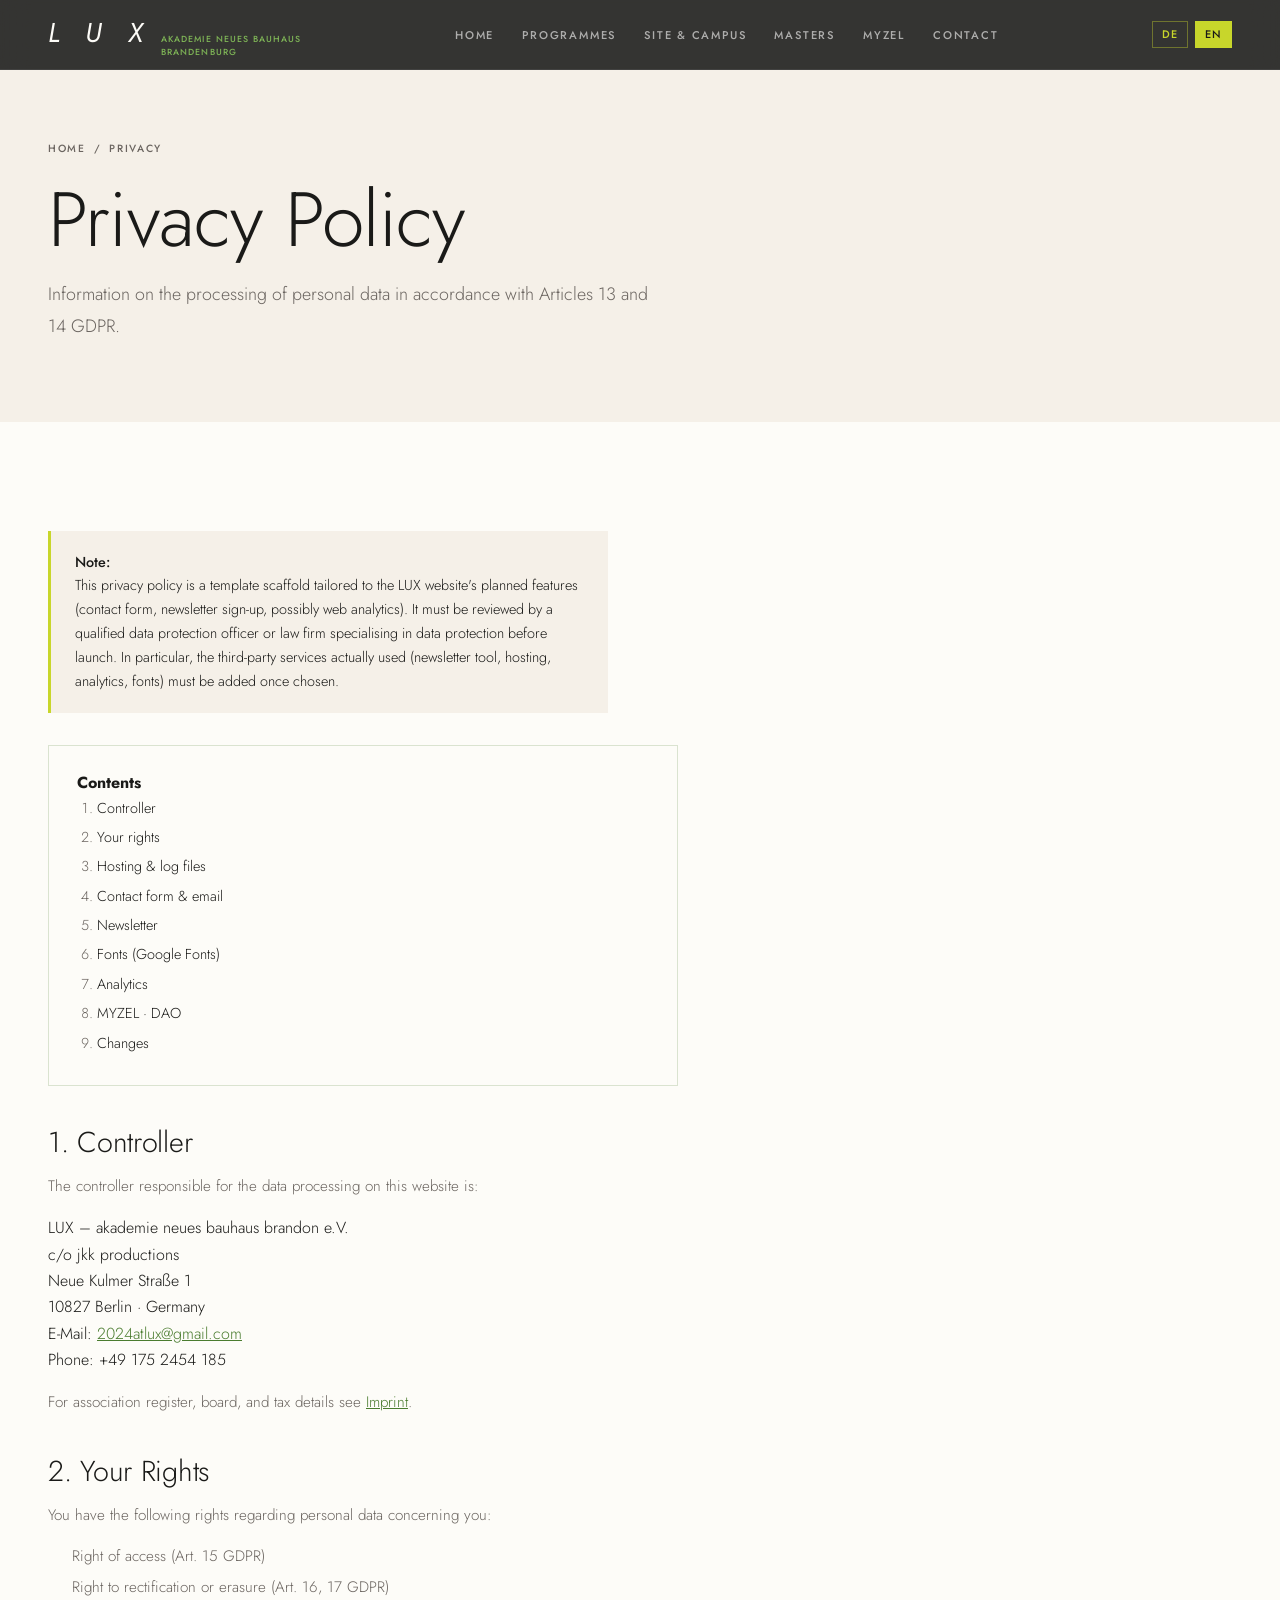
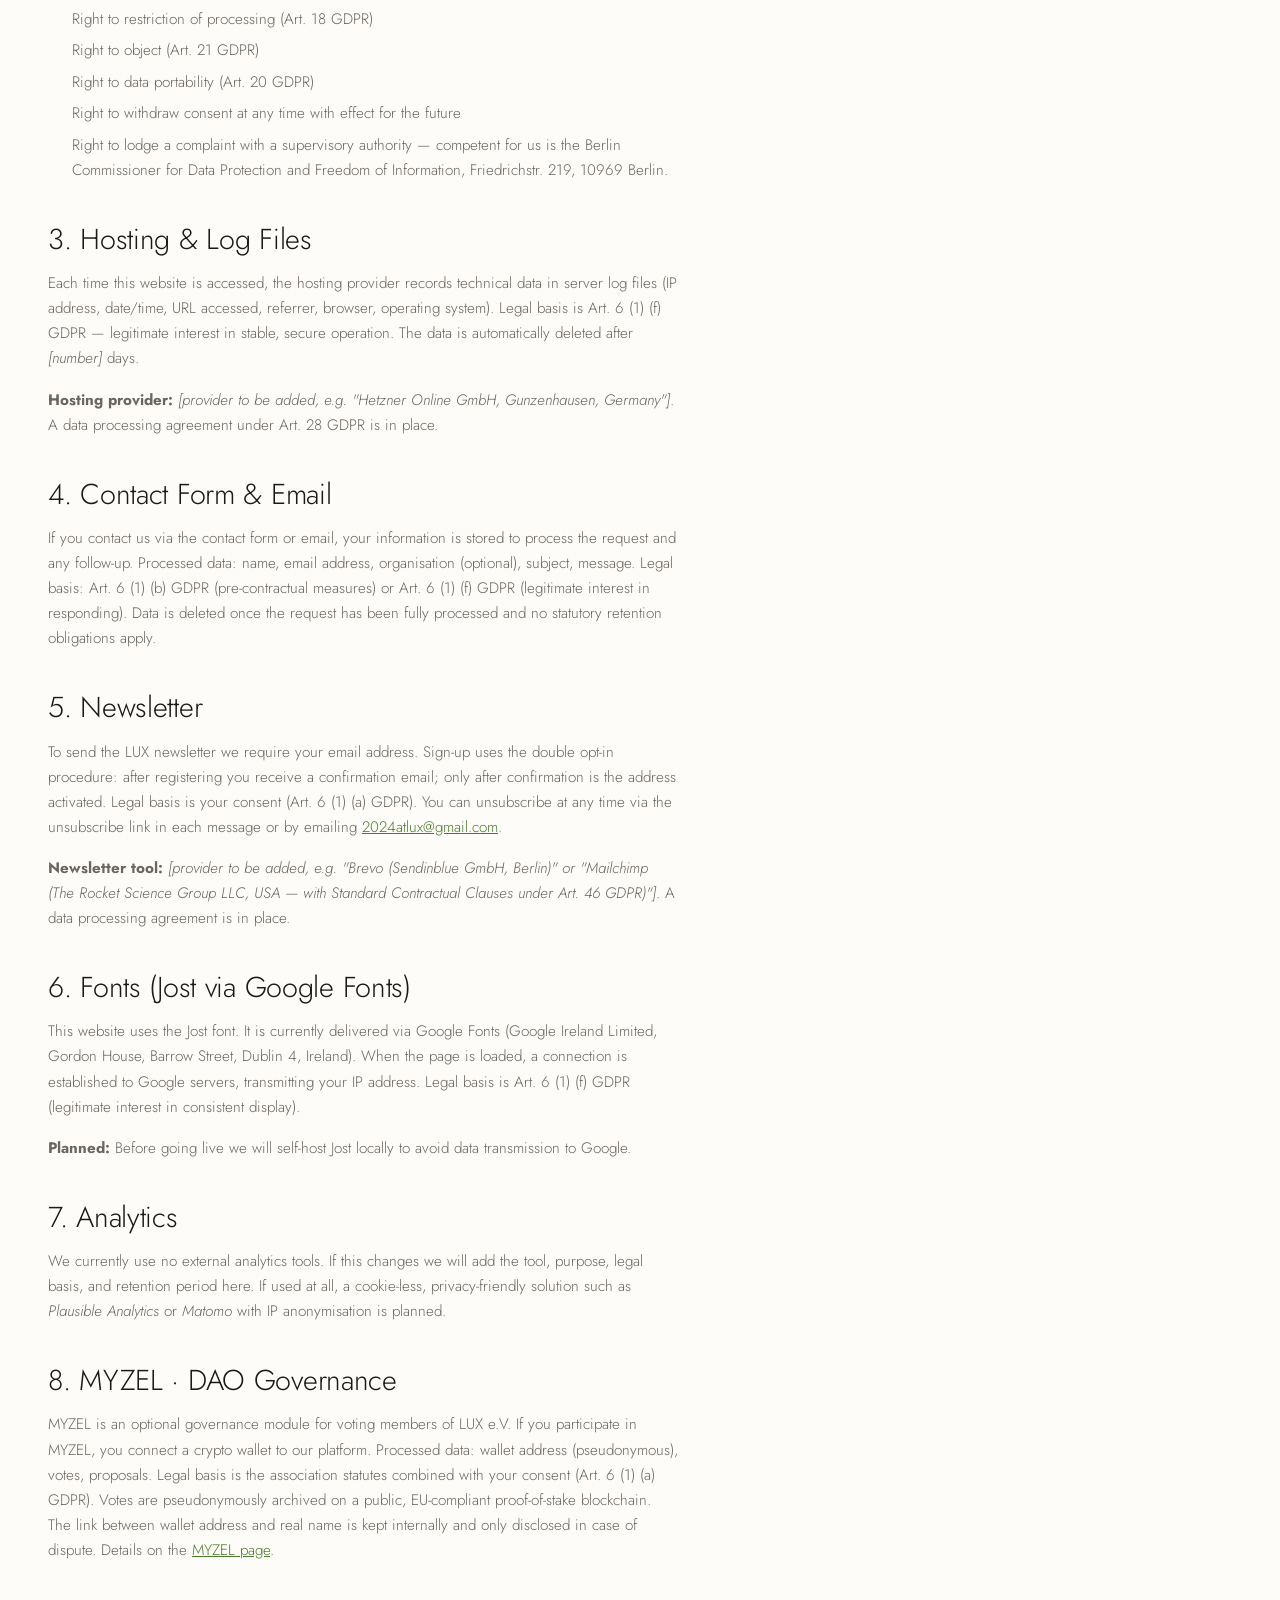
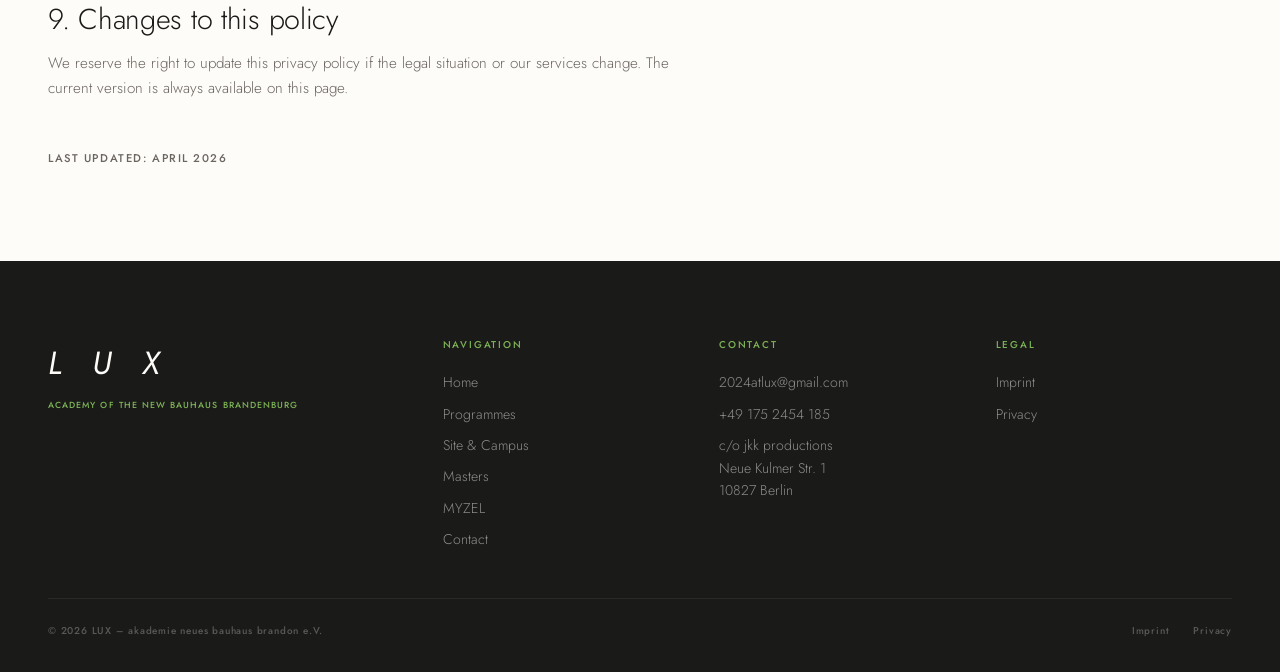
==== datenschutz.html @ bde1dc15 "Initial: LUX site Imported from a private working repo at: - mobile responsive refactor (100dvh, iOS" ====
<!DOCTYPE html>
<html lang="de">
<head>
  <meta charset="UTF-8">
  <meta name="viewport" content="width=device-width, initial-scale=1.0">
  <title>Datenschutz · LUX – akademie neues bauhaus brandenburg</title>
  <meta name="description" content="Datenschutzerklärung der LUX – akademie neues bauhaus brandon e.V. nach Art. 13 DSGVO.">
  <meta name="robots" content="noindex,follow">
  <link rel="canonical" href="https://lux-akademie.de/datenschutz.html">

  <meta name="theme-color" content="#1A1A18">
  <link rel="icon" type="image/svg+xml" href="assets/img/favicon.svg">

  <link rel="preconnect" href="https://fonts.googleapis.com">
  <link rel="preconnect" href="https://fonts.gstatic.com" crossorigin>
  <link href="https://fonts.googleapis.com/css2?family=Jost:ital,wght@0,300;0,400;0,500;0,600;1,300;1,400&display=swap" rel="stylesheet">
  <link rel="stylesheet" href="assets/css/main.css">

  <style>
    .legal { padding: clamp(3rem, 6vw, 6rem) 0; }
    .legal h2 { margin: 2.5rem 0 1rem; font-size: clamp(1.4rem, 2.5vw, 1.8rem); }
    .legal h3 { margin: 1.5rem 0 0.75rem; font-size: 1.1rem; font-weight: 500; }
    .legal p, .legal address { margin-bottom: 1rem; font-style: normal; max-width: 70ch; }
    .legal ul { padding-left: 1.5rem; margin-bottom: 1rem; max-width: 70ch; }
    .legal li { margin-bottom: 0.4rem; font-size: 0.95rem; color: var(--grey); }
    .legal a { color: var(--green); text-decoration: underline; }
    .legal__note {
      background: var(--cream);
      border-left: 3px solid var(--yellow);
      padding: 1.25rem 1.5rem;
      margin: 2rem 0;
      font-size: 0.9rem;
      color: var(--charcoal);
      max-width: 70ch;
    }
    .legal__note strong { font-weight: 500; }
    .legal__toc {
      border: 1px solid rgba(74,124,47,0.2);
      padding: 1.5rem 1.75rem;
      margin: 2rem 0;
      max-width: 70ch;
    }
    .legal__toc ol { padding-left: 1.25rem; margin: 0; }
    .legal__toc li { font-size: 0.9rem; margin-bottom: 0.35rem; }
    .legal__toc a { color: var(--charcoal); text-decoration: none; }
    .legal__toc a:hover { color: var(--green); text-decoration: underline; }
  </style>
</head>
<body data-page="datenschutz">

<nav class="nav" role="navigation" aria-label="Hauptnavigation">
  <a class="nav__logo" href="index.html" aria-label="LUX Startseite">
    <span class="nav__lux">L U X</span>
    <span class="nav__sub">akademie neues bauhaus<br>brandenburg</span>
  </a>
  <ul class="nav__links" role="list">
    <li><a href="index.html" data-nav="home"><span data-de>Start</span><span data-en>Home</span></a></li>
    <li><a href="programme.html" data-nav="programme"><span data-de>Programme</span><span data-en>Programmes</span></a></li>
    <li><a href="ort.html" data-nav="ort"><span data-de>Ort &amp; Campus</span><span data-en>Site &amp; Campus</span></a></li>
    <li><a href="meister.html" data-nav="meister"><span data-de>Meister</span><span data-en>Masters</span></a></li>
    <li><a href="myzel.html" data-nav="myzel">MYZEL</a></li>
    <li><a href="kontakt.html" data-nav="kontakt"><span data-de>Kontakt</span><span data-en>Contact</span></a></li>
  </ul>
  <div class="nav__lang">
    <a href="#" data-lang-btn="de" class="active">DE</a>
    <a href="#" data-lang-btn="en">EN</a>
  </div>
  <button class="nav__burger" aria-label="Menü öffnen"><span></span><span></span><span></span></button>
</nav>

<div class="mob-menu" role="dialog" aria-label="Mobile Menü">
  <button class="mob-close" aria-label="Menü schließen">✕</button>
  <a href="index.html"><span data-de>Start</span><span data-en>Home</span></a>
  <a href="programme.html"><span data-de>Programme</span><span data-en>Programmes</span></a>
  <a href="ort.html"><span data-de>Ort &amp; Campus</span><span data-en>Site &amp; Campus</span></a>
  <a href="meister.html"><span data-de>Meister</span><span data-en>Masters</span></a>
  <a href="myzel.html">MYZEL</a>
  <a href="kontakt.html"><span data-de>Kontakt</span><span data-en>Contact</span></a>
  <div class="mob-menu__lang">
    <a href="#" data-lang-btn="de">DE</a>
    <a href="#" data-lang-btn="en">EN</a>
  </div>
</div>

<header class="page-header page-header--cream">
  <div class="container">
    <p class="breadcrumb">
      <a href="index.html"><span data-de>Start</span><span data-en>Home</span></a>
      <span>/</span>
      <span data-de>Datenschutz</span><span data-en>Privacy</span>
    </p>
    <h1 data-de>Datenschutzerklärung</h1>
    <h1 data-en>Privacy Policy</h1>
    <p class="page-lead" data-de>Informationen zur Verarbeitung personenbezogener Daten gemäß Art. 13 und Art. 14 DSGVO.</p>
    <p class="page-lead" data-en>Information on the processing of personal data in accordance with Articles 13 and 14 GDPR.</p>
  </div>
</header>

<section class="legal">
  <div class="container">
    <div class="legal__note">
      <strong data-de>Hinweis:</strong>
      <strong data-en>Note:</strong>
      <span data-de> Diese Datenschutzerklärung ist ein Vorlagengerüst, abgestimmt auf die aktuell geplanten Funktionen der LUX-Website (Kontaktformular, Newsletter-Anmeldung, ggf. Web-Analytics). Sie muss vor dem Going-Live durch einen qualifizierten Datenschutzbeauftragten oder eine Anwaltskanzlei mit Datenschutz-Schwerpunkt abschließend geprüft werden. Insbesondere sind die konkret eingesetzten Drittanbieter (Newsletter-Tool, Hosting, Analytics, Schriften) zu ergänzen, sobald die Wahl getroffen ist.</span>
      <span data-en> This privacy policy is a template scaffold tailored to the LUX website's planned features (contact form, newsletter sign-up, possibly web analytics). It must be reviewed by a qualified data protection officer or law firm specialising in data protection before launch. In particular, the third-party services actually used (newsletter tool, hosting, analytics, fonts) must be added once chosen.</span>
    </div>

    <div class="legal__toc">
      <strong data-de>Inhalt</strong><strong data-en>Contents</strong>
      <ol>
        <li><a href="#verantwortlich"><span data-de>Verantwortlicher</span><span data-en>Controller</span></a></li>
        <li><a href="#rechte"><span data-de>Ihre Rechte</span><span data-en>Your rights</span></a></li>
        <li><a href="#hosting"><span data-de>Hosting &amp; Logfiles</span><span data-en>Hosting &amp; log files</span></a></li>
        <li><a href="#kontaktformular"><span data-de>Kontaktformular &amp; E-Mail</span><span data-en>Contact form &amp; email</span></a></li>
        <li><a href="#newsletter">Newsletter</a></li>
        <li><a href="#fonts"><span data-de>Schriften (Google Fonts)</span><span data-en>Fonts (Google Fonts)</span></a></li>
        <li><a href="#analytics"><span data-de>Analyse / Reichweitenmessung</span><span data-en>Analytics</span></a></li>
        <li><a href="#myzel">MYZEL · <span data-de>DAO</span><span data-en>DAO</span></a></li>
        <li><a href="#aenderung"><span data-de>Änderungen</span><span data-en>Changes</span></a></li>
      </ol>
    </div>

    <!-- 1 -->
    <h2 id="verantwortlich" data-de>1. Verantwortlicher</h2>
    <h2 id="verantwortlich-en" data-en>1. Controller</h2>
    <p data-de>Verantwortlich für die Datenverarbeitung auf dieser Website ist:</p>
    <p data-en>The controller responsible for the data processing on this website is:</p>
    <address>
      LUX – akademie neues bauhaus brandon e.V.<br>
      c/o jkk productions<br>
      Neue Kulmer Straße 1<br>
      10827 Berlin · <span data-de>Deutschland</span><span data-en>Germany</span><br>
      E-Mail: <a href="mailto:2024atlux@gmail.com">2024atlux@gmail.com</a><br>
      <span data-de>Telefon</span><span data-en>Phone</span>: +49 175 2454 185
    </address>
    <p data-de>Vereinsregister, Vorstand und steuerliche Angaben siehe <a href="impressum.html">Impressum</a>.</p>
    <p data-en>For association register, board, and tax details see <a href="impressum.html">Imprint</a>.</p>

    <!-- 2 -->
    <h2 id="rechte" data-de>2. Ihre Rechte</h2>
    <h2 data-en>2. Your Rights</h2>
    <p data-de>Sie haben gegenüber uns folgende Rechte hinsichtlich der Sie betreffenden personenbezogenen Daten:</p>
    <p data-en>You have the following rights regarding personal data concerning you:</p>
    <ul>
      <li data-de>Recht auf Auskunft (Art. 15 DSGVO)</li>
      <li data-en>Right of access (Art. 15 GDPR)</li>
      <li data-de>Recht auf Berichtigung oder Löschung (Art. 16, 17 DSGVO)</li>
      <li data-en>Right to rectification or erasure (Art. 16, 17 GDPR)</li>
      <li data-de>Recht auf Einschränkung der Verarbeitung (Art. 18 DSGVO)</li>
      <li data-en>Right to restriction of processing (Art. 18 GDPR)</li>
      <li data-de>Recht auf Widerspruch gegen die Verarbeitung (Art. 21 DSGVO)</li>
      <li data-en>Right to object (Art. 21 GDPR)</li>
      <li data-de>Recht auf Datenübertragbarkeit (Art. 20 DSGVO)</li>
      <li data-en>Right to data portability (Art. 20 GDPR)</li>
      <li data-de>Recht, eine erteilte Einwilligung jederzeit mit Wirkung für die Zukunft zu widerrufen</li>
      <li data-en>Right to withdraw consent at any time with effect for the future</li>
      <li data-de>Recht auf Beschwerde bei einer Aufsichtsbehörde – zuständig ist die Berliner Beauftragte für Datenschutz und Informationsfreiheit, Friedrichstr. 219, 10969 Berlin.</li>
      <li data-en>Right to lodge a complaint with a supervisory authority — competent for us is the Berlin Commissioner for Data Protection and Freedom of Information, Friedrichstr. 219, 10969 Berlin.</li>
    </ul>

    <!-- 3 -->
    <h2 id="hosting" data-de>3. Hosting &amp; Logfiles</h2>
    <h2 data-en>3. Hosting &amp; Log Files</h2>
    <p data-de>Bei jedem Aufruf dieser Website werden durch den Hosting-Provider technische Daten in Server-Logfiles erfasst (IP-Adresse, Datum/Uhrzeit, abgerufene URL, Referrer, Browser, Betriebssystem). Rechtsgrundlage ist Art. 6 Abs. 1 lit. f DSGVO – berechtigtes Interesse an einem stabilen, sicheren Betrieb. Die Daten werden nach <em>[Anzahl]</em> Tagen automatisch gelöscht.</p>
    <p data-en>Each time this website is accessed, the hosting provider records technical data in server log files (IP address, date/time, URL accessed, referrer, browser, operating system). Legal basis is Art. 6 (1) (f) GDPR — legitimate interest in stable, secure operation. The data is automatically deleted after <em>[number]</em> days.</p>
    <p data-de><strong>Hosting-Provider:</strong> <em>[Anbieter ergänzen, z. B. „Hetzner Online GmbH, Gunzenhausen, Deutschland"]</em>. Es besteht ein Auftragsverarbeitungsvertrag nach Art. 28 DSGVO.</p>
    <p data-en><strong>Hosting provider:</strong> <em>[provider to be added, e.g. "Hetzner Online GmbH, Gunzenhausen, Germany"]</em>. A data processing agreement under Art. 28 GDPR is in place.</p>

    <!-- 4 -->
    <h2 id="kontaktformular" data-de>4. Kontaktformular &amp; E-Mail</h2>
    <h2 data-en>4. Contact Form &amp; Email</h2>
    <p data-de>Wenn Sie uns über das Kontaktformular oder per E-Mail Anfragen zukommen lassen, werden Ihre Angaben zur Bearbeitung der Anfrage und für mögliche Anschlussfragen gespeichert. Verarbeitete Daten: Name, E-Mail-Adresse, Organisation (optional), Betreff, Nachricht. Rechtsgrundlage: Art. 6 Abs. 1 lit. b DSGVO (vorvertragliche Maßnahmen) bzw. Art. 6 Abs. 1 lit. f DSGVO (berechtigtes Interesse an Beantwortung). Die Daten werden gelöscht, sobald die Anfrage abschließend bearbeitet ist und keine gesetzlichen Aufbewahrungspflichten bestehen.</p>
    <p data-en>If you contact us via the contact form or email, your information is stored to process the request and any follow-up. Processed data: name, email address, organisation (optional), subject, message. Legal basis: Art. 6 (1) (b) GDPR (pre-contractual measures) or Art. 6 (1) (f) GDPR (legitimate interest in responding). Data is deleted once the request has been fully processed and no statutory retention obligations apply.</p>

    <!-- 5 -->
    <h2 id="newsletter">5. Newsletter</h2>
    <p data-de>Für den LUX-Newsletter benötigen wir Ihre E-Mail-Adresse. Die Anmeldung erfolgt im Double-Opt-In-Verfahren: Nach der Eintragung erhalten Sie eine Bestätigungs-E-Mail. Erst nach Bestätigung wird die Adresse aktiviert. Rechtsgrundlage ist Ihre Einwilligung (Art. 6 Abs. 1 lit. a DSGVO). Sie können den Newsletter jederzeit über den Abmelde-Link in jeder Nachricht oder per E-Mail an <a href="mailto:2024atlux@gmail.com">2024atlux@gmail.com</a> abbestellen.</p>
    <p data-en>To send the LUX newsletter we require your email address. Sign-up uses the double opt-in procedure: after registering you receive a confirmation email; only after confirmation is the address activated. Legal basis is your consent (Art. 6 (1) (a) GDPR). You can unsubscribe at any time via the unsubscribe link in each message or by emailing <a href="mailto:2024atlux@gmail.com">2024atlux@gmail.com</a>.</p>
    <p data-de><strong>Newsletter-Tool:</strong> <em>[Anbieter ergänzen, z. B. „Brevo (Sendinblue GmbH, Berlin)" oder „Mailchimp (The Rocket Science Group LLC, USA — mit Standardvertragsklauseln nach Art. 46 DSGVO)"]</em>. Es besteht ein Auftragsverarbeitungsvertrag.</p>
    <p data-en><strong>Newsletter tool:</strong> <em>[provider to be added, e.g. "Brevo (Sendinblue GmbH, Berlin)" or "Mailchimp (The Rocket Science Group LLC, USA — with Standard Contractual Clauses under Art. 46 GDPR)"]</em>. A data processing agreement is in place.</p>

    <!-- 6 -->
    <h2 id="fonts" data-de>6. Schriften (Jost via Google Fonts)</h2>
    <h2 data-en>6. Fonts (Jost via Google Fonts)</h2>
    <p data-de>Diese Website nutzt die Schrift Jost. Aktuell wird sie über Google Fonts (Google Ireland Limited, Gordon House, Barrow Street, Dublin 4, Irland) eingebunden. Dabei wird beim Seitenaufruf eine Verbindung zu Google-Servern hergestellt, wobei Ihre IP-Adresse übermittelt wird. Rechtsgrundlage ist Art. 6 Abs. 1 lit. f DSGVO (berechtigtes Interesse an einer einheitlichen Darstellung).</p>
    <p data-en>This website uses the Jost font. It is currently delivered via Google Fonts (Google Ireland Limited, Gordon House, Barrow Street, Dublin 4, Ireland). When the page is loaded, a connection is established to Google servers, transmitting your IP address. Legal basis is Art. 6 (1) (f) GDPR (legitimate interest in consistent display).</p>
    <p data-de><strong>Geplant:</strong> Wir werden Jost vor dem Going-Live lokal einbinden (Self-Hosting), um die Übermittlung an Google zu vermeiden.</p>
    <p data-en><strong>Planned:</strong> Before going live we will self-host Jost locally to avoid data transmission to Google.</p>

    <!-- 7 -->
    <h2 id="analytics" data-de>7. Analyse / Reichweitenmessung</h2>
    <h2 data-en>7. Analytics</h2>
    <p data-de>Aktuell setzen wir keine externen Analyse-Tools ein. Sollte sich das ändern, werden wir an dieser Stelle das eingesetzte Tool, den Zweck, die Rechtsgrundlage und die Speicherdauer ergänzen. Geplant ist – falls überhaupt – eine cookielose, datenschutzfreundliche Lösung wie <em>Plausible Analytics</em> oder <em>matomo</em> mit IP-Anonymisierung.</p>
    <p data-en>We currently use no external analytics tools. If this changes we will add the tool, purpose, legal basis, and retention period here. If used at all, a cookie-less, privacy-friendly solution such as <em>Plausible Analytics</em> or <em>Matomo</em> with IP anonymisation is planned.</p>

    <!-- 8 -->
    <h2 id="myzel" data-de>8. MYZEL · DAO-Governance</h2>
    <h2 data-en>8. MYZEL · DAO Governance</h2>
    <p data-de>MYZEL ist ein optionales Governance-Modul für stimmberechtigte Mitglieder der LUX e.V. Wenn Sie an MYZEL teilnehmen, verbinden Sie eine Krypto-Wallet mit unserer Plattform. Verarbeitete Daten: Wallet-Adresse (pseudonym), Stimmen, Vorschläge. Rechtsgrundlage ist die Vereinssatzung in Verbindung mit Ihrer Einwilligung (Art. 6 Abs. 1 lit. a DSGVO). Stimmen werden auf einer öffentlichen, EU-konformen Proof-of-Stake-Blockchain pseudonym archiviert. Die Verknüpfung von Wallet-Adresse und Klarname erfolgt nur intern und wird nur im Konfliktfall offengelegt. Details siehe <a href="myzel.html">MYZEL-Seite</a>.</p>
    <p data-en>MYZEL is an optional governance module for voting members of LUX e.V. If you participate in MYZEL, you connect a crypto wallet to our platform. Processed data: wallet address (pseudonymous), votes, proposals. Legal basis is the association statutes combined with your consent (Art. 6 (1) (a) GDPR). Votes are pseudonymously archived on a public, EU-compliant proof-of-stake blockchain. The link between wallet address and real name is kept internally and only disclosed in case of dispute. Details on the <a href="myzel.html">MYZEL page</a>.</p>

    <!-- 9 -->
    <h2 id="aenderung" data-de>9. Änderungen dieser Erklärung</h2>
    <h2 data-en>9. Changes to this policy</h2>
    <p data-de>Wir behalten uns vor, diese Datenschutzerklärung anzupassen, wenn sich die Rechtslage oder unsere Dienste ändern. Die jeweils aktuelle Fassung ist auf dieser Seite abrufbar.</p>
    <p data-en>We reserve the right to update this privacy policy if the legal situation or our services change. The current version is always available on this page.</p>

    <p style="margin-top:3rem;font-family:var(--ff-meta);font-weight:500;font-size:0.7rem;letter-spacing:0.14em;text-transform:uppercase;color:var(--grey)">
      <span data-de>Stand: April 2026</span>
      <span data-en>Last updated: April 2026</span>
    </p>
  </div>
</section>

<footer class="footer">
  <div class="container">
    <div class="footer__grid">
      <div class="footer__brand">
        <div class="footer__lux">L U X</div>
        <span class="footer__sub" data-de>akademie neues bauhaus brandenburg</span>
        <span class="footer__sub" data-en>academy of the new bauhaus brandenburg</span>
      </div>
      <div>
        <p class="footer__col-title" data-de>Navigation</p>
        <p class="footer__col-title" data-en>Navigation</p>
        <ul class="footer__links">
          <li><a href="index.html"><span data-de>Start</span><span data-en>Home</span></a></li>
          <li><a href="programme.html"><span data-de>Programme</span><span data-en>Programmes</span></a></li>
          <li><a href="ort.html"><span data-de>Ort &amp; Campus</span><span data-en>Site &amp; Campus</span></a></li>
          <li><a href="meister.html"><span data-de>Meister</span><span data-en>Masters</span></a></li>
          <li><a href="myzel.html">MYZEL</a></li>
          <li><a href="kontakt.html"><span data-de>Kontakt</span><span data-en>Contact</span></a></li>
        </ul>
      </div>
      <div>
        <p class="footer__col-title" data-de>Kontakt</p>
        <p class="footer__col-title" data-en>Contact</p>
        <ul class="footer__links">
          <li><a href="mailto:2024atlux@gmail.com">2024atlux@gmail.com</a></li>
          <li><a href="tel:+491752454185">+49 175 2454 185</a></li>
          <li>c/o jkk productions<br>Neue Kulmer Str. 1<br>10827 Berlin</li>
        </ul>
      </div>
      <div>
        <p class="footer__col-title" data-de>Rechtliches</p>
        <p class="footer__col-title" data-en>Legal</p>
        <ul class="footer__links">
          <li><a href="impressum.html"><span data-de>Impressum</span><span data-en>Imprint</span></a></li>
          <li><a href="datenschutz.html"><span data-de>Datenschutz</span><span data-en>Privacy</span></a></li>
        </ul>
      </div>
    </div>
    <div class="footer__bottom">
      <p class="footer__copy">© 2026 LUX – akademie neues bauhaus brandon e.V.</p>
      <div class="footer__legal">
        <a href="impressum.html"><span data-de>Impressum</span><span data-en>Imprint</span></a>
        <a href="datenschutz.html"><span data-de>Datenschutz</span><span data-en>Privacy</span></a>
      </div>
    </div>
  </div>
</footer>

<script src="assets/js/main.js"></script>
</body>
</html>
---- assets/css/main.css ----
/* ──────────────────────────────────────────────────────────
   LUX — akademie neues bauhaus brandenburg
   Production stylesheet · v2 palette · Jost-only typography
   Refactored from: project/uploads/LUX_Website_Preview.html
   ────────────────────────────────────────────────────────── */

*, *::before, *::after { box-sizing: border-box; margin: 0; padding: 0; }

:root {
  /* Palette — single accent (yellow); v2 spec */
  --green:        #4A7C2F;
  --green-dark:   #2D5A1B;
  --green-darker: #1A3A0D;
  --green-light:  #7DB356;
  --green-pale:   #D4E8B0;
  --yellow:       #C8D62B;
  --cream:        #F5F0E8;
  --sand:         #E8DFC8;
  --charcoal:     #1A1A18;
  --grey:         #6B6560;
  --white:        #FDFCF8;
  --red:          #cc2200;

  /* Typography — single family: Jost (Futura-alike, OFL) */
  --ff:           'Jost', 'Futura', 'Trebuchet MS', system-ui, sans-serif;
  --ff-display:   var(--ff);
  --ff-body:      var(--ff);
  --ff-meta:      var(--ff);

  /* Motion + layout */
  --ease:         0.35s cubic-bezier(0.4, 0, 0.2, 1);
  --maxw:         1280px;
}

html { scroll-behavior: smooth; }

body {
  font-family: var(--ff-body);
  font-weight: 300;
  background: var(--white);
  color: var(--charcoal);
  line-height: 1.65;
  overflow-x: hidden;
  -webkit-font-smoothing: antialiased;
  -moz-osx-font-smoothing: grayscale;
}

img { max-width: 100%; display: block; }
a   { color: inherit; text-decoration: none; }

h1, h2, h3, h4 {
  font-family: var(--ff-display);
  font-weight: 300;
  line-height: 1.12;
  letter-spacing: -0.01em;
}
h1 { font-size: clamp(2.4rem, 6vw, 5.2rem); }
h2 { font-size: clamp(1.8rem, 4vw, 3.2rem); }
h3 { font-size: clamp(1.2rem, 2.5vw, 1.8rem); font-weight: 400; letter-spacing: 0; }
h4 { font-size: 1rem; font-weight: 500; letter-spacing: 0; }
p  { font-size: clamp(0.95rem, 1.1vw, 1.05rem); color: var(--grey); }

em { font-style: italic; }

.label {
  font-family: var(--ff-meta);
  font-weight: 500;
  font-size: 0.7rem;
  letter-spacing: 0.22em;
  text-transform: uppercase;
  color: var(--green);
}

.container {
  max-width: var(--maxw);
  margin: 0 auto;
  padding: 0 clamp(1.25rem, 4vw, 3rem);
}

.section          { padding: clamp(4rem, 8vw, 9rem) 0; }
.section--green   { background: var(--green); color: var(--white); }
.section--cream   { background: var(--cream); }
.section--dark    { background: var(--charcoal); color: var(--white); }
.section--darker  { background: var(--green-darker); color: var(--white); }

/* ── NAV ─────────────────────────────────────────────── */
.nav {
  position: fixed; top: 0; left: 0; right: 0; z-index: 100;
  display: flex; align-items: center; justify-content: space-between;
  padding: 0 clamp(1.25rem, 4vw, 3rem);
  height: 70px;
  background: rgba(26, 26, 24, 0.88);
  -webkit-backdrop-filter: blur(14px);
  backdrop-filter: blur(14px);
  border-bottom: 1px solid rgba(255, 255, 255, 0.07);
  transition: box-shadow var(--ease);
}

.nav__logo { display: flex; align-items: baseline; gap: 0.6rem; }

.nav__lux {
  font-family: var(--ff-display);
  font-weight: 400;
  font-size: 1.7rem;
  letter-spacing: 0.32em;
  color: var(--white);
  font-style: italic;
}

.nav__sub {
  font-family: var(--ff-meta);
  font-weight: 500;
  font-size: 0.55rem;
  letter-spacing: 0.12em;
  text-transform: uppercase;
  color: var(--green-light);
  line-height: 1.4;
}

.nav__links { display: flex; gap: 1.75rem; list-style: none; }

.nav__links a {
  font-family: var(--ff-meta);
  font-weight: 500;
  font-size: 0.7rem;
  letter-spacing: 0.16em;
  text-transform: uppercase;
  color: rgba(255, 255, 255, 0.6);
  transition: color var(--ease);
  position: relative;
  padding: 0.25rem 0;
}

.nav__links a::after {
  content: '';
  position: absolute;
  bottom: -3px; left: 0;
  width: 0; height: 2px;
  background: var(--yellow);
  transition: width var(--ease);
}

.nav__links a:hover,
body[data-page="home"]      .nav__links a[data-nav="home"],
body[data-page="programme"] .nav__links a[data-nav="programme"],
body[data-page="ort"]       .nav__links a[data-nav="ort"],
body[data-page="meister"]   .nav__links a[data-nav="meister"],
body[data-page="myzel"]     .nav__links a[data-nav="myzel"],
body[data-page="kontakt"]   .nav__links a[data-nav="kontakt"] { color: var(--white); }

.nav__links a:hover::after,
body[data-page="home"]      .nav__links a[data-nav="home"]::after,
body[data-page="programme"] .nav__links a[data-nav="programme"]::after,
body[data-page="ort"]       .nav__links a[data-nav="ort"]::after,
body[data-page="meister"]   .nav__links a[data-nav="meister"]::after,
body[data-page="myzel"]     .nav__links a[data-nav="myzel"]::after,
body[data-page="kontakt"]   .nav__links a[data-nav="kontakt"]::after { width: 100%; }

.nav__lang { display: flex; gap: 0.4rem; }

.nav__lang a {
  font-family: var(--ff-meta);
  font-weight: 500;
  font-size: 0.68rem;
  letter-spacing: 0.12em;
  padding: 0.22rem 0.55rem;
  border: 1px solid rgba(200, 214, 43, 0.4);
  color: var(--yellow);
  transition: var(--ease);
  cursor: pointer;
}

.nav__lang a:hover,
.nav__lang a.active { background: var(--yellow); color: var(--charcoal); }

.nav__burger {
  display: none; flex-direction: column; gap: 5px;
  background: none; border: none; cursor: pointer; padding: 4px;
}

.nav__burger span {
  display: block; width: 24px; height: 2px; background: var(--white);
  transition: var(--ease);
}

/* ── HERO (home only) ────────────────────────────────── */
.hero {
  min-height: 100vh;
  min-height: 100dvh;
  background: var(--green-dark);
  display: grid;
  grid-template-columns: 1fr 1fr;
  position: relative;
  overflow: hidden;
}

.hero__glow {
  position: absolute; inset: 0; pointer-events: none;
  background:
    radial-gradient(circle at 18% 75%, rgba(200, 214, 43, 0.13) 0%, transparent 50%),
    radial-gradient(circle at 82% 18%, rgba(125, 179, 86, 0.10) 0%, transparent 50%);
}

.hero__grid-bg {
  position: absolute; inset: 0; pointer-events: none;
  background-image:
    linear-gradient(rgba(255, 255, 255, 0.03) 1px, transparent 1px),
    linear-gradient(90deg, rgba(255, 255, 255, 0.03) 1px, transparent 1px);
  background-size: 80px 80px;
}

.hero__content {
  grid-column: 1; z-index: 2;
  display: flex; flex-direction: column; justify-content: center;
  padding: clamp(6rem, 10vw, 10rem) clamp(2rem, 5vw, 5rem);
}

.hero__eyebrow {
  font-family: var(--ff-meta);
  font-weight: 500;
  font-size: 0.68rem;
  letter-spacing: 0.24em;
  text-transform: uppercase;
  color: var(--yellow);
  margin-bottom: 1.5rem;
  display: flex; align-items: center; gap: 0.75rem;
}

.hero__eyebrow::before {
  content: '';
  display: block; width: 28px; height: 1px;
  background: var(--yellow);
}

.hero__title {
  color: var(--white);
  margin-bottom: 1.5rem;
  font-style: italic;
  font-weight: 300;
  letter-spacing: -0.02em;
}
.hero__title em { font-style: normal; color: var(--yellow); font-weight: 400; }

.hero__subtitle {
  font-family: var(--ff-body);
  font-weight: 300;
  font-size: clamp(0.95rem, 1.15vw, 1.05rem);
  color: rgba(255, 255, 255, 0.62);
  letter-spacing: 0.01em;
  margin-bottom: 3rem;
  max-width: 42ch;
  line-height: 1.75;
}

.hero__cta { display: flex; gap: 1rem; flex-wrap: wrap; }

/* ── BUTTON ──────────────────────────────────────────── */
.btn {
  font-family: var(--ff-meta);
  font-weight: 500;
  font-size: 0.72rem;
  letter-spacing: 0.18em;
  text-transform: uppercase;
  padding: 0.95rem 2rem;
  border: 2px solid transparent;
  cursor: pointer;
  transition: var(--ease);
  display: inline-flex; align-items: center; gap: 0.5rem;
  border-radius: 0;
  background: transparent;
}

.btn--primary { background: var(--yellow); color: var(--charcoal); }
.btn--primary:hover { background: transparent; border-color: var(--yellow); color: var(--yellow); }
.btn--outline { background: transparent; border-color: rgba(255, 255, 255, 0.35); color: var(--white); }
.btn--outline:hover { border-color: var(--white); background: rgba(255, 255, 255, 0.08); }
.btn--green   { background: var(--green); color: var(--white); border-color: var(--green); }
.btn--green:hover { background: var(--green-dark); border-color: var(--green-dark); }

/* ── HERO SWATCH GRID ────────────────────────────────── */
.hero__visual { grid-column: 2; position: relative; overflow: hidden; }

.hero__swatches {
  position: absolute; inset: 0;
  display: grid;
  grid-template-columns: repeat(6, 1fr);
  grid-template-rows: repeat(8, 1fr);
  gap: 2px;
  opacity: 0.6;
}

.swatch { background: var(--c); animation: swatchIn 0.6s var(--d, 0s) both; }

@keyframes swatchIn {
  from { opacity: 0; transform: scale(0.85); }
  to   { opacity: 1; transform: none; }
}

.hero__stats {
  display: grid;
  grid-template-columns: repeat(3, 1fr);
  gap: 1rem;
  margin-top: 3rem;
  z-index: 3;
}

.stat { border-left: 2px solid var(--yellow); padding-left: 1rem; }

.stat__num {
  font-family: var(--ff-display);
  font-weight: 300;
  font-style: italic;
  font-size: clamp(1.8rem, 3vw, 2.6rem);
  color: var(--white);
  display: block;
  letter-spacing: -0.02em;
}

.stat__lbl {
  font-family: var(--ff-meta);
  font-weight: 500;
  font-size: 0.62rem;
  letter-spacing: 0.14em;
  text-transform: uppercase;
  color: rgba(255, 255, 255, 0.5);
}

/* ── TICKER ──────────────────────────────────────────── */
.ticker { background: var(--yellow); padding: 1.1rem 0; overflow: hidden; }

.ticker__inner {
  display: flex; gap: 2.5rem; white-space: nowrap;
  animation: tick 32s linear infinite;
}

.ticker__item {
  font-family: var(--ff-meta);
  font-weight: 500;
  font-size: 0.74rem;
  letter-spacing: 0.14em;
  text-transform: uppercase;
  color: var(--charcoal);
  display: flex; align-items: center; gap: 0.75rem; flex-shrink: 0;
}

.ticker__item::before { content: '◆'; font-size: 0.45rem; color: var(--green); }

@keyframes tick { from { transform: translateX(0); } to { transform: translateX(-50%); } }

/* ── MISSION ─────────────────────────────────────────── */
.mission {
  display: grid;
  grid-template-columns: 1fr 1.5fr;
  gap: 5rem;
  align-items: start;
}

.mission__side { position: sticky; top: 90px; }

.mission__num {
  font-family: var(--ff-display);
  font-weight: 300;
  font-style: italic;
  font-size: clamp(3rem, 9vw, 7rem);
  line-height: 1;
  color: rgba(74, 124, 47, 0.1);
  margin-bottom: -1.5rem;
  letter-spacing: -0.04em;
}

.mission__tag {
  display: inline-block;
  font-family: var(--ff-meta);
  font-weight: 500;
  font-size: 0.62rem;
  letter-spacing: 0.18em;
  text-transform: uppercase;
  color: var(--white);
  background: var(--green);
  padding: 0.3rem 0.7rem;
  margin-bottom: 1.25rem;
}

.mission__body h2 { margin-bottom: 1.25rem; }
.mission__body p  { margin-bottom: 1.1rem; }

.pillars {
  display: grid;
  grid-template-columns: 1fr 1fr;
  gap: 1.5rem;
  margin-top: 2.5rem;
}

.pillar { border-top: 3px solid var(--green); padding-top: 1rem; }

.pillar__title {
  font-family: var(--ff-meta);
  font-weight: 500;
  font-size: 0.72rem;
  letter-spacing: 0.16em;
  text-transform: uppercase;
  color: var(--green);
  margin-bottom: 0.4rem;
}

.pillar p { font-size: 0.88rem; }

/* ── PROGRAMMES ──────────────────────────────────────── */
.prog-grid {
  display: grid;
  grid-template-columns: repeat(auto-fill, minmax(min(100%, 270px), 1fr));
  gap: 2px;
  margin-top: 2.5rem;
}

.prog-card {
  background: rgba(255, 255, 255, 0.06);
  border: 1px solid rgba(255, 255, 255, 0.09);
  padding: 2.5rem 2rem;
  position: relative;
  overflow: hidden;
  transition: var(--ease);
  min-width: 0;
}

.prog-card::before {
  content: '';
  position: absolute; top: 0; left: 0;
  width: 3px; height: 0;
  background: var(--yellow);
  transition: height 0.4s ease;
}

.prog-card:hover::before { height: 100%; }
.prog-card:hover { background: rgba(255, 255, 255, 0.10); }

.prog-card__num {
  font-family: var(--ff-display);
  font-weight: 300;
  font-style: italic;
  font-size: clamp(1.5rem, 3vw, 2rem);
  letter-spacing: -0.02em;
  color: var(--yellow);
  margin-bottom: 1.1rem;
  display: block;
  line-height: 1;
}

.prog-card__title {
  font-family: var(--ff-display);
  font-weight: 400;
  font-size: 1.3rem;
  color: var(--white);
  margin-bottom: 0.65rem;
  letter-spacing: -0.005em;
}

.prog-card__desc {
  font-size: 0.86rem;
  color: rgba(255, 255, 255, 0.56);
  line-height: 1.7;
}

.prog-card__tag {
  display: inline-block;
  font-family: var(--ff-meta);
  font-weight: 500;
  font-size: 0.6rem;
  letter-spacing: 0.14em;
  text-transform: uppercase;
  color: var(--yellow);
  margin-top: 1.1rem;
  border: 1px solid rgba(200, 214, 43, 0.35);
  padding: 0.22rem 0.55rem;
}

/* ── QUOTE ───────────────────────────────────────────── */
.quote {
  text-align: center;
  padding: clamp(5rem, 10vw, 10rem) clamp(2rem, 8vw, 10rem);
  position: relative;
}

.quote__mark {
  font-family: var(--ff-display);
  font-style: italic;
  font-size: clamp(5rem, 14vw, 12rem);
  line-height: 0.5;
  color: rgba(255, 255, 255, 0.06);
  position: absolute; top: 2rem; left: clamp(1rem, 5vw, 4rem);
  pointer-events: none;
}

.quote blockquote {
  font-family: var(--ff-display);
  font-weight: 300;
  font-style: italic;
  font-size: clamp(1.4rem, 3vw, 2.6rem);
  color: var(--white);
  line-height: 1.45;
  letter-spacing: -0.01em;
  position: relative; z-index: 1;
  max-width: 860px; margin: 0 auto 1.25rem;
}

.quote cite {
  font-family: var(--ff-meta);
  font-weight: 500;
  font-size: 0.7rem;
  letter-spacing: 0.18em;
  text-transform: uppercase;
  color: var(--yellow);
  font-style: normal;
}

/* ── PLACE ───────────────────────────────────────────── */
.place {
  display: grid;
  grid-template-columns: 1fr 1fr;
  min-height: 56vh;
}

.place__map {
  background: var(--green-dark);
  position: relative;
  overflow: hidden;
  min-height: 380px;
  display: flex; align-items: center; justify-content: center;
}

.place__map-inner { text-align: center; color: rgba(255, 255, 255, 0.4); }

.place__map-title {
  font-family: var(--ff-display);
  font-weight: 300;
  font-style: italic;
  font-size: clamp(1.4rem, 3vw, 2rem);
  color: rgba(255, 255, 255, 0.7);
  margin-bottom: 0.4rem;
  letter-spacing: -0.01em;
}

.place__coords {
  font-family: var(--ff-meta);
  font-weight: 500;
  font-size: 0.74rem;
  letter-spacing: 0.16em;
  color: var(--yellow);
  text-transform: uppercase;
}

.place__coords-sub {
  font-family: var(--ff-meta);
  font-weight: 500;
  font-size: 0.62rem;
  letter-spacing: 0.12em;
  text-transform: uppercase;
  color: rgba(255, 255, 255, 0.28);
  margin-top: 0.6rem;
  line-height: 1.7;
}

.place__content {
  padding: clamp(3rem, 6vw, 6rem);
  background: var(--cream);
  display: flex; flex-direction: column; justify-content: center;
}

.place__content h2 { margin-bottom: 1.25rem; }
.place__content p  { margin-bottom: 1rem; }

.building-list {
  list-style: none;
  margin-top: 1.5rem;
  display: grid;
  gap: 0.5rem;
}

.building-list li {
  display: flex; align-items: baseline; gap: 0.7rem;
  font-size: 0.9rem;
  font-family: var(--ff-meta);
  font-weight: 400;
  color: var(--charcoal);
  letter-spacing: 0.02em;
}

.building-list li::before {
  content: '→';
  color: var(--green);
  font-size: 0.8rem;
  flex-shrink: 0;
  font-weight: 500;
}

/* ── PEOPLE ──────────────────────────────────────────── */
.people-grid {
  display: grid;
  grid-template-columns: repeat(auto-fill, minmax(min(100%, 260px), 1fr));
  gap: 1.75rem;
  margin-top: 2.5rem;
}

.person-card {
  border: 1px solid rgba(74, 124, 47, 0.2);
  padding: 2rem;
  background: var(--white);
  transition: var(--ease);
  min-width: 0;
}

.person-card:hover {
  border-color: var(--green);
  transform: translateY(-4px);
  box-shadow: 0 4px 24px rgba(26, 26, 24, 0.10);
}

.person-card__portrait {
  aspect-ratio: 4 / 5;
  margin: 0 0 1.25rem;
  background:
    repeating-linear-gradient(135deg, rgba(74, 124, 47, 0.06) 0 2px, transparent 2px 10px),
    var(--sand);
  display: flex; align-items: center; justify-content: center;
  font-family: var(--ff-meta);
  font-weight: 500;
  font-size: 0.62rem;
  letter-spacing: 0.16em;
  text-transform: uppercase;
  color: rgba(26, 26, 24, 0.45);
}

@media (min-width: 769px) {
  .person-card__portrait { margin: -0.5rem -0.5rem 1.25rem; }
}

.person-card__field {
  font-family: var(--ff-meta);
  font-weight: 500;
  font-size: 0.62rem;
  letter-spacing: 0.18em;
  text-transform: uppercase;
  color: var(--green);
  margin-bottom: 0.65rem;
}

.person-card__name {
  font-family: var(--ff-display);
  font-weight: 400;
  font-size: 1.4rem;
  margin-bottom: 0.65rem;
  letter-spacing: -0.01em;
}

.person-card__bio {
  font-size: 0.88rem;
  color: var(--grey);
  line-height: 1.65;
}

/* ── TIMELINE ────────────────────────────────────────── */
.timeline { position: relative; margin-top: 2.5rem; }

.timeline::before {
  content: '';
  position: absolute;
  left: 0; top: 0; bottom: 0;
  width: 1px;
  background: linear-gradient(to bottom, var(--green), transparent);
}

.timeline__item {
  display: grid;
  grid-template-columns: 110px 1fr;
  gap: 1.5rem;
  padding: 1.25rem 0 1.25rem 2.5rem;
  position: relative;
  min-width: 0;
}

.timeline__item::before {
  content: '';
  position: absolute;
  left: -4px; top: 1.85rem;
  width: 9px; height: 9px;
  border-radius: 50%;
  background: var(--green);
}

.timeline__year {
  font-family: var(--ff-meta);
  font-weight: 500;
  font-size: 0.78rem;
  letter-spacing: 0.12em;
  color: var(--green);
  padding-top: 0.2rem;
}

.timeline__text h4 { margin-bottom: 0.35rem; font-size: 1.05rem; font-weight: 500; }
.timeline__text p  { font-size: 0.88rem; }

/* ── CONTACT FORM ────────────────────────────────────── */
.contact-grid {
  display: grid;
  grid-template-columns: 1fr 1.5fr;
  gap: 5rem;
  align-items: start;
}

.contact-info h2 { margin-bottom: 1.25rem; }
.contact-info p  { margin-bottom: 1.1rem; }

.contact-detail {
  margin-top: 2rem;
  padding-top: 2rem;
  border-top: 1px solid rgba(74, 124, 47, 0.2);
  display: flex; flex-direction: column; gap: 0.2rem;
}

.contact-detail dt {
  font-family: var(--ff-meta);
  font-weight: 500;
  font-size: 0.62rem;
  letter-spacing: 0.18em;
  text-transform: uppercase;
  color: var(--green);
}

.contact-detail dd {
  font-size: 0.92rem;
  color: var(--charcoal);
  margin-bottom: 0.85rem;
}

.form { display: flex; flex-direction: column; gap: 1.1rem; }

.form__group { display: flex; flex-direction: column; gap: 0.45rem; }

.form__label {
  font-family: var(--ff-meta);
  font-weight: 500;
  font-size: 0.66rem;
  letter-spacing: 0.16em;
  text-transform: uppercase;
  color: var(--green);
}

.form__input,
.form__select,
.form__textarea {
  font-family: var(--ff-body);
  font-weight: 300;
  font-size: max(1rem, 16px);
  padding: 0.85rem 1rem;
  border: 1px solid rgba(74, 124, 47, 0.3);
  background: var(--white);
  color: var(--charcoal);
  outline: none;
  transition: border-color var(--ease);
  border-radius: 0;
  appearance: none;
  width: 100%;
}

.form__input:focus,
.form__select:focus,
.form__textarea:focus { border-color: var(--green); }
.form__textarea { min-height: 150px; resize: vertical; }

.form__row {
  display: grid;
  grid-template-columns: 1fr 1fr;
  gap: 1rem;
}

.form__check {
  display: flex; align-items: flex-start; gap: 0.7rem;
  font-size: 0.86rem;
  color: var(--grey);
  cursor: pointer;
  line-height: 1.5;
}

.form__check input { margin-top: 3px; accent-color: var(--green); cursor: pointer; }

.form-msg {
  padding: 0.9rem 1.1rem;
  font-family: var(--ff-meta);
  font-weight: 500;
  font-size: 0.74rem;
  letter-spacing: 0.08em;
  display: none;
}

.form-msg--ok  { background: rgba(74, 124, 47, 0.1); border-left: 3px solid var(--green); color: var(--green); }
.form-msg--err { background: rgba(204, 34, 0, 0.1);  border-left: 3px solid var(--red);   color: var(--red);   }

.form__fieldset {
  border: 0; padding: 0; margin: 0;
  display: flex; flex-direction: column; gap: 0.55rem;
}
.form__fieldset > legend.form__label { margin-bottom: 0.35rem; }

.form__legal {
  font-family: var(--ff-body);
  font-size: 0.78rem;
  line-height: 1.55;
  color: var(--grey);
}
.form__legal a { color: var(--green); text-decoration: underline; }

/* ── NEWSLETTER ──────────────────────────────────────── */
.newsletter { background: var(--green-dark); padding: clamp(4rem, 7vw, 7rem) 0; }

.newsletter__inner {
  display: flex; align-items: center; justify-content: space-between;
  gap: 3rem; flex-wrap: wrap;
}

.newsletter__text h2 { color: var(--white); margin-bottom: 0.4rem; }
.newsletter__text p  { color: rgba(255, 255, 255, 0.55); }

.newsletter__form { display: flex; flex: 1 1 280px; min-width: 0; max-width: 480px; }

.newsletter__input {
  font-family: var(--ff-body);
  font-weight: 300;
  font-size: max(1rem, 16px);
  padding: 1rem 1.2rem;
  border: 1px solid rgba(255, 255, 255, 0.18);
  background: rgba(255, 255, 255, 0.08);
  color: var(--white);
  outline: none;
  flex: 1;
  border-radius: 0;
  transition: border-color var(--ease);
}

.newsletter__input::placeholder { color: rgba(255, 255, 255, 0.32); }
.newsletter__input:focus { border-color: var(--yellow); }

.newsletter__btn {
  font-family: var(--ff-meta);
  font-weight: 500;
  font-size: 0.72rem;
  letter-spacing: 0.16em;
  text-transform: uppercase;
  padding: 1rem 1.4rem;
  background: var(--yellow);
  color: var(--charcoal);
  border: none;
  cursor: pointer;
  transition: var(--ease);
  white-space: nowrap;
}

.newsletter__btn:hover { background: var(--green-light); color: var(--white); }

.newsletter__cta {
  display: inline-flex;
  align-items: center;
  text-decoration: none;
  flex: 0 0 auto;
}

/* ── FOOTER ──────────────────────────────────────────── */
.footer { background: var(--charcoal); padding: clamp(3rem, 6vw, 6rem) 0 2rem; }

.footer__grid {
  display: grid;
  grid-template-columns: 1.5fr 1fr 1fr 1fr;
  gap: 2.5rem;
  margin-bottom: 3rem;
}

.footer__lux {
  font-family: var(--ff-display);
  font-weight: 400;
  font-style: italic;
  font-size: clamp(1.5rem, 3vw, 2rem);
  letter-spacing: 0.32em;
  color: var(--white);
}

.footer__sub {
  font-family: var(--ff-meta);
  font-weight: 500;
  font-size: 0.55rem;
  letter-spacing: 0.12em;
  text-transform: uppercase;
  color: var(--green-light);
  display: block;
  margin-top: 0.35rem;
}

.footer__brand p {
  font-size: 0.86rem;
  color: rgba(255, 255, 255, 0.4);
  margin-top: 1rem;
  max-width: 26ch;
  line-height: 1.65;
}

.footer__col-title {
  font-family: var(--ff-meta);
  font-weight: 500;
  font-size: 0.62rem;
  letter-spacing: 0.18em;
  text-transform: uppercase;
  color: var(--green-light);
  margin-bottom: 1.1rem;
}

.footer__links { list-style: none; display: flex; flex-direction: column; gap: 0.55rem; }

.footer__links a,
.footer__links li {
  font-size: 0.88rem;
  color: rgba(255, 255, 255, 0.5);
  transition: color var(--ease);
  line-height: 1.6;
}

.footer__links a:hover { color: var(--white); }

.footer__bottom {
  border-top: 1px solid rgba(255, 255, 255, 0.07);
  padding-top: 1.5rem;
  display: flex; justify-content: space-between; align-items: center;
  flex-wrap: wrap; gap: 1rem;
}

.footer__copy {
  font-family: var(--ff-meta);
  font-weight: 500;
  font-size: 0.62rem;
  letter-spacing: 0.08em;
  color: rgba(255, 255, 255, 0.28);
}

.footer__legal { display: flex; gap: 1.5rem; }

.footer__legal a {
  font-family: var(--ff-meta);
  font-weight: 500;
  font-size: 0.62rem;
  letter-spacing: 0.08em;
  color: rgba(255, 255, 255, 0.28);
  transition: color var(--ease);
}

.footer__legal a:hover { color: var(--white); }

/* ── MOBILE MENU ─────────────────────────────────────── */
.mob-menu {
  display: none;
  position: fixed; inset: 0;
  background: var(--charcoal);
  z-index: 99;
  flex-direction: column;
  align-items: center; justify-content: center;
  gap: 2rem;
}

.mob-menu.open { display: flex; }

.mob-menu a {
  font-family: var(--ff-display);
  font-weight: 300;
  font-style: italic;
  font-size: 2rem;
  color: var(--white);
  letter-spacing: -0.01em;
  transition: color var(--ease);
}

.mob-menu a:hover { color: var(--yellow); }

.mob-close {
  position: absolute; top: 1.5rem; right: 1.5rem;
  background: none; border: none;
  font-size: 1.8rem; color: var(--white); cursor: pointer;
}

.mob-menu__lang {
  display: flex;
  gap: 0.75rem;
  margin-top: 0.5rem;
}

.mob-menu__lang a {
  font-family: var(--ff-meta);
  font-weight: 500;
  font-size: 0.75rem;
  letter-spacing: 0.15em;
  padding: 0.4rem 0.8rem;
  border: 1px solid rgba(200, 214, 43, 0.5);
  color: var(--yellow);
  font-style: normal;
  transition: var(--ease);
}

.mob-menu__lang a:hover,
.mob-menu__lang a.active { background: var(--yellow); color: var(--charcoal); }

/* ── PAGE HEADER (sub-pages) ─────────────────────────── */
.page-header {
  background: var(--green);
  padding: 140px 0 5rem;
  position: relative; overflow: hidden;
}

.page-header--dark   { background: var(--green-dark); }
.page-header--cream  { background: var(--cream); color: var(--charcoal); }

.page-header h1 { color: var(--white); margin-bottom: 1rem; }
.page-header--cream h1 { color: var(--charcoal); }

.breadcrumb {
  font-family: var(--ff-meta);
  font-weight: 500;
  font-size: 0.65rem;
  letter-spacing: 0.16em;
  text-transform: uppercase;
  color: rgba(255, 255, 255, 0.5);
  margin-bottom: 1.25rem;
  display: flex; gap: 0.5rem; align-items: center;
}

.breadcrumb a { color: rgba(255, 255, 255, 0.5); }
.breadcrumb a:hover { color: var(--white); }

.page-header--cream .breadcrumb,
.page-header--cream .breadcrumb a { color: var(--grey); }
.page-header--cream .breadcrumb a:hover { color: var(--charcoal); }

.page-lead {
  font-size: clamp(0.95rem, 1.4vw, 1.15rem);
  color: rgba(255, 255, 255, 0.7);
  max-width: 60ch;
  line-height: 1.75;
  font-weight: 300;
}

.page-header--cream .page-lead { color: var(--grey); }

/* ── MYZEL DAO ───────────────────────────────────────── */
.dao-grid {
  display: grid;
  grid-template-columns: 1fr 1.4fr 1fr 1fr;
  gap: 1rem;
  margin-top: 3rem;
}

.dao-card {
  border: 1px solid rgba(255, 255, 255, 0.22);
  padding: 1.5rem;
  min-height: 240px;
  min-width: 0;
  display: flex;
  flex-direction: column;
  justify-content: space-between;
  gap: 1rem;
}

.dao-card__step {
  font-family: var(--ff-meta);
  font-weight: 500;
  font-size: 0.62rem;
  letter-spacing: 0.22em;
  color: var(--yellow);
  text-transform: uppercase;
}

.dao-card__title {
  font-family: var(--ff-display);
  font-weight: 300;
  font-style: italic;
  font-size: clamp(1.4rem, 3vw, 1.85rem);
  color: var(--white);
  letter-spacing: -0.02em;
  line-height: 1.05;
}

.dao-card__desc {
  font-size: 0.82rem;
  color: rgba(255, 255, 255, 0.55);
  line-height: 1.55;
}

.dao-card__hash {
  font-family: var(--ff-meta);
  font-weight: 500;
  font-size: 0.65rem;
  letter-spacing: 0.12em;
  color: var(--yellow);
}

.dao-chambers {
  display: grid;
  grid-template-columns: 1fr 1fr;
  gap: 1.2rem;
  margin-top: 1rem;
}

.dao-chamber { border-top: 1px solid var(--yellow); padding-top: 0.7rem; }

.dao-chamber__roman {
  font-family: var(--ff-display);
  font-weight: 300;
  font-style: italic;
  font-size: 1.5rem;
  color: var(--yellow);
  letter-spacing: -0.02em;
}

.dao-chamber__count {
  font-family: var(--ff-meta);
  font-weight: 500;
  font-size: 0.6rem;
  letter-spacing: 0.12em;
  color: rgba(255, 255, 255, 0.5);
}

.dao-chamber__name {
  font-family: var(--ff-display);
  font-weight: 400;
  font-size: 1.15rem;
  color: var(--white);
  margin-top: 0.3rem;
}

.dao-chamber__threshold {
  font-family: var(--ff-meta);
  font-weight: 500;
  font-size: 0.68rem;
  letter-spacing: 0.06em;
  color: rgba(255, 255, 255, 0.55);
}

.dao-chamber__bar {
  height: 2px;
  background: rgba(255, 255, 255, 0.15);
  margin-top: 0.7rem;
  position: relative;
}

.dao-chamber__bar::before {
  content: '';
  position: absolute;
  inset: 0 auto 0 0;
  width: var(--w, 0%);
  background: var(--yellow);
}

.dao-archive {
  display: grid;
  grid-template-columns: repeat(6, 1fr);
  gap: 3px;
  margin-top: 0.5rem;
}

.dao-archive span {
  height: 8px;
  background: rgba(255, 255, 255, 0.2);
}

.dao-archive span.on { background: var(--yellow); }

.steps {
  display: grid;
  grid-template-columns: repeat(3, 1fr);
  border-top: 1px solid rgba(26, 26, 24, 0.15);
  margin-top: 3rem;
}

.step {
  padding: 2rem 1.75rem;
  border-right: 1px solid rgba(26, 26, 24, 0.15);
  min-height: 240px;
  min-width: 0;
  display: flex;
  flex-direction: column;
  justify-content: space-between;
}

.step:last-child { border-right: none; }

.step__num {
  font-family: var(--ff-display);
  font-weight: 300;
  font-style: italic;
  font-size: clamp(2.2rem, 5vw, 3.5rem);
  color: rgba(26, 26, 24, 0.12);
  line-height: 1;
}

.step h3 { margin-bottom: 0.6rem; }
.step p  { font-size: 0.92rem; }

/* ── SCROLL REVEAL ───────────────────────────────────── */
.reveal {
  opacity: 0;
  transform: translateY(24px);
  transition: opacity 0.7s ease, transform 0.7s ease;
}
.reveal.in { opacity: 1; transform: none; }

/* ── LANG VISIBILITY ─────────────────────────────────── */
[data-en] { display: none; }
body.en [data-de] { display: none; }
body.en [data-en] { display: block; }
body.en span[data-en],
body.en a[data-en],
body.en em[data-en],
body.en cite[data-en],
body.en option[data-en] { display: inline; }
body.en option[data-en] { display: block; }

/* Inline DE spans inside flow text — keep inline display */
span[data-de],
span[data-en],
a[data-de],
a[data-en],
em[data-de],
em[data-en],
cite[data-de],
cite[data-en] { display: inline; }
body:not(.en) span[data-en],
body:not(.en) a[data-en],
body:not(.en) em[data-en],
body:not(.en) cite[data-en] { display: none; }

/* Block-level DE/EN siblings (paragraphs, headings) */
p[data-de], p[data-en],
h1[data-de], h1[data-en],
h2[data-de], h2[data-en],
h3[data-de], h3[data-en],
h4[data-de], h4[data-en],
li[data-de], li[data-en],
blockquote[data-de], blockquote[data-en],
dt[data-de], dt[data-en],
dd[data-de], dd[data-en] { display: block; }

body:not(.en) p[data-en],
body:not(.en) h1[data-en],
body:not(.en) h2[data-en],
body:not(.en) h3[data-en],
body:not(.en) h4[data-en],
body:not(.en) li[data-en],
body:not(.en) blockquote[data-en],
body:not(.en) dt[data-en],
body:not(.en) dd[data-en] { display: none; }

body.en p[data-de],
body.en h1[data-de],
body.en h2[data-de],
body.en h3[data-de],
body.en h4[data-de],
body.en li[data-de],
body.en blockquote[data-de],
body.en dt[data-de],
body.en dd[data-de] { display: none; }

/* ── RESPONSIVE ──────────────────────────────────────── */
@media (max-width: 1024px) {
  .hero { grid-template-columns: 1fr; min-height: auto; }
  .hero__visual { display: none; }
  .hero__content { grid-column: 1; padding: clamp(7rem, 12vw, 9rem) clamp(1.5rem, 5vw, 3rem) clamp(3rem, 6vw, 5rem); justify-content: flex-start; }
  .hero__stats { grid-template-columns: 1fr 1fr; }
  .mission { grid-template-columns: 1fr; gap: 2.5rem; }
  .mission__side { position: static; }
  .contact-grid { grid-template-columns: 1fr; gap: 3rem; }
  .footer__grid { grid-template-columns: 1fr 1fr; }
  .place { grid-template-columns: 1fr; }
  .dao-grid { grid-template-columns: 1fr 1fr; }
  .steps { grid-template-columns: 1fr; }
  .step { border-right: none; border-bottom: 1px solid rgba(26, 26, 24, 0.15); }
  .step:last-child { border-bottom: none; }
}

@media (max-width: 900px) {
  .nav__links, .nav__lang { display: none; }
  .nav__burger { display: flex; }
  .hero__stats { grid-template-columns: 1fr; gap: 1.25rem; margin-top: 2.25rem; }
  .stat { border-left: none; border-top: 2px solid var(--yellow); padding-left: 0; padding-top: 0.75rem; }
  .stat__num { font-size: clamp(1.6rem, 5vw, 2.2rem); }
  .stat__lbl { font-size: 0.7rem; }
}

@media (max-width: 768px) {
  .newsletter__inner { flex-direction: column; align-items: flex-start; }
  .newsletter__form { width: 100%; max-width: none; }
  .footer__grid { grid-template-columns: 1fr; }
  .pillars { grid-template-columns: 1fr; }
  .form__row { grid-template-columns: 1fr; }
  .dao-grid { grid-template-columns: 1fr; }
  .timeline__item { grid-template-columns: 80px 1fr; }
  .page-header { padding: 120px 0 4rem; }
  .footer__links a { display: inline-block; padding: 0.5rem 0; min-height: 44px; }
  .footer__links { gap: 0.25rem; }
}

@media (max-width: 600px) {
  .nav__sub,
  .footer__sub        { font-size: 0.62rem; }
  .label,
  .footer__col-title,
  .stat__lbl,
  .contact-detail dt,
  .prog-card__tag,
  .dao-chamber__count,
  .footer__copy,
  .footer__legal a,
  .breadcrumb         { font-size: 0.72rem; }
  .nav__lux           { font-size: 1.4rem; letter-spacing: 0.24em; }
  .quote              { padding: clamp(3.5rem, 10vw, 5rem) clamp(1.25rem, 5vw, 2rem); }
  .timeline__item     { grid-template-columns: 60px 1fr; gap: 1rem; padding-left: 1.5rem; }
  .timeline::before   { left: 0; }
  .timeline__item::before { left: -4px; }
  .mob-menu a         { font-size: 1.6rem; }
  .page-header        { padding: 110px 0 3rem; }
  .section            { padding: clamp(2.5rem, 8vw, 4rem) 0; }
  .prog-card          { padding: 1.75rem 1.5rem; }
  .person-card        { padding: 1.5rem; }
  .dao-card           { padding: 1.25rem; }
  .step               { padding: 1.5rem 1.25rem; min-height: auto; }
}

@media (max-width: 480px) {
  .nav            { height: 60px; }
  .nav__lux       { font-size: 1.25rem; letter-spacing: 0.2em; }
  .nav__sub       { display: none; }
  .hero__grid-bg  { background-size: 40px 40px; }
  .timeline__item { padding-left: 1rem; grid-template-columns: 50px 1fr; gap: 0.75rem; }
}

@media (prefers-reduced-motion: reduce) {
  html { scroll-behavior: auto; }
  .swatch { animation: none; }
  .ticker__inner { animation: none; }
  .reveal { opacity: 1; transform: none; transition: none; }
  .person-card { transition: none; }
  .person-card:hover { transform: none; }
  *, *::before, *::after {
    animation-duration: 0.001ms !important;
    animation-iteration-count: 1 !important;
    transition-duration: 0.001ms !important;
    scroll-behavior: auto !important;
  }
}

/* ── PRINT ───────────────────────────────────────────── */
@media print {
  .nav, .mob-menu, .newsletter, .ticker, .hero__swatches, .hero__stats { display: none; }
  body { color: #000; background: #fff; }
}
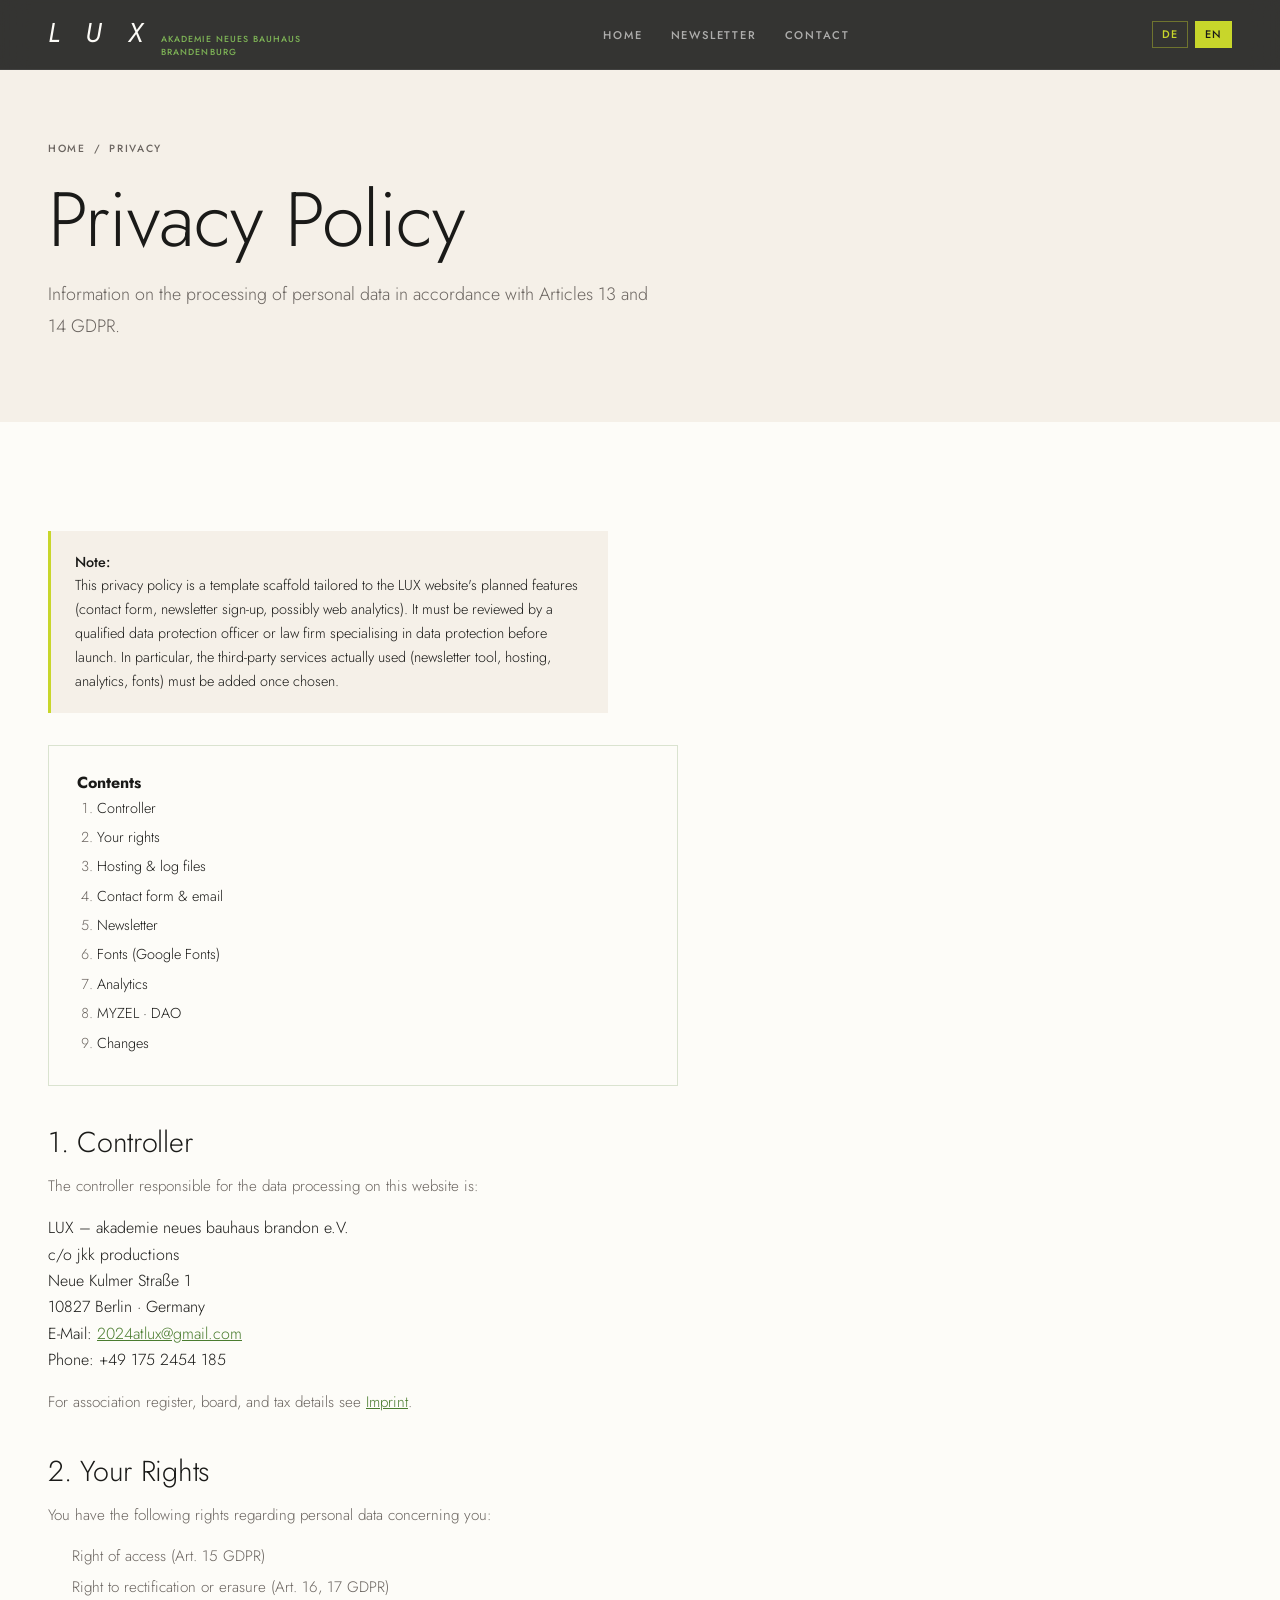
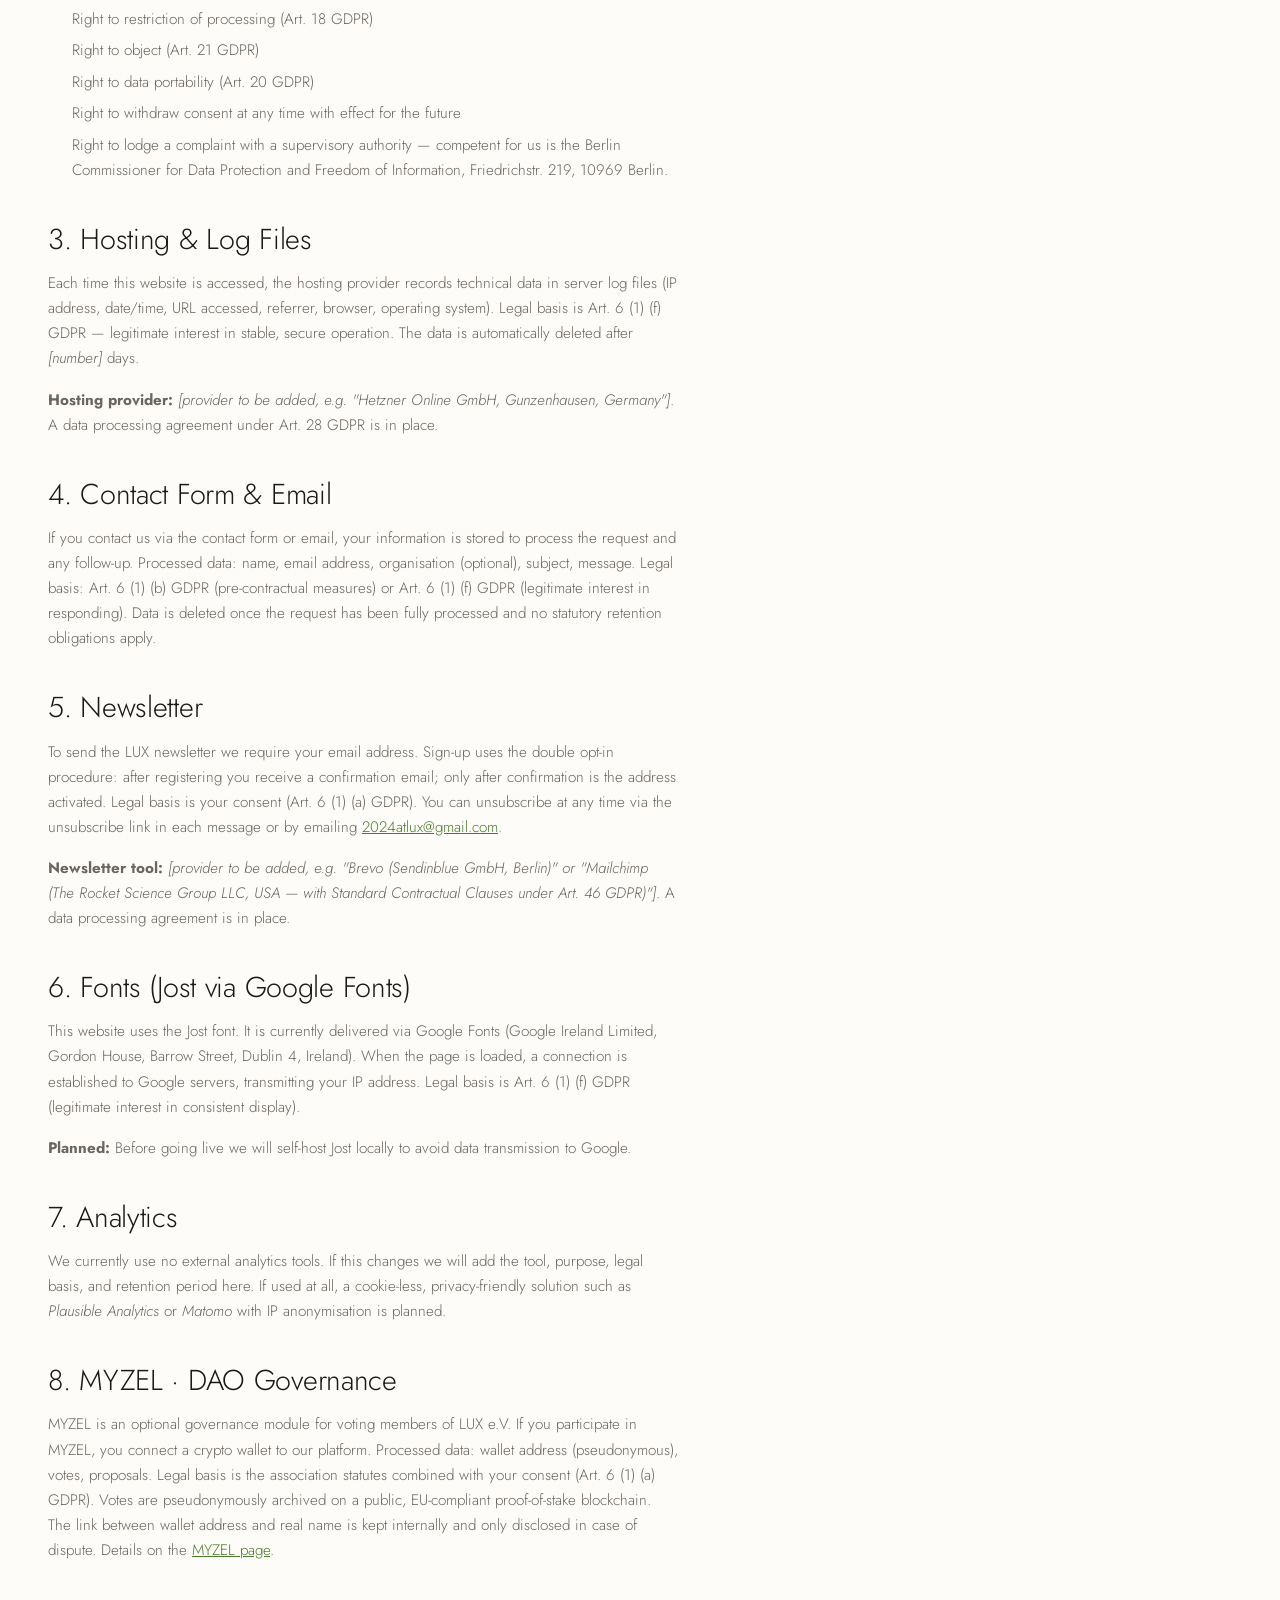
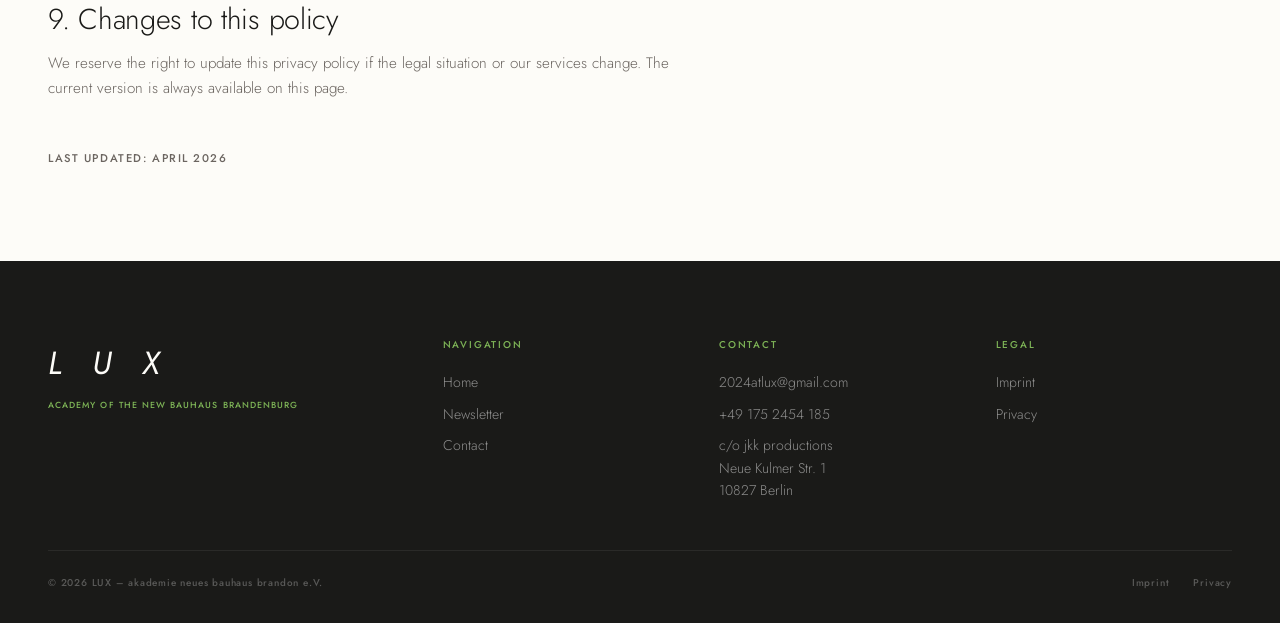
==== commit 855acc97: "Add coming-soon placeholder and simplify home Introduce a coming-soon placeholder (styles in assets/" ====
--- a/datenschutz.html
+++ b/datenschutz.html
@@ -55,10 +55,7 @@
   </a>
   <ul class="nav__links" role="list">
     <li><a href="index.html" data-nav="home"><span data-de>Start</span><span data-en>Home</span></a></li>
-    <li><a href="programme.html" data-nav="programme"><span data-de>Programme</span><span data-en>Programmes</span></a></li>
-    <li><a href="ort.html" data-nav="ort"><span data-de>Ort &amp; Campus</span><span data-en>Site &amp; Campus</span></a></li>
-    <li><a href="meister.html" data-nav="meister"><span data-de>Meister</span><span data-en>Masters</span></a></li>
-    <li><a href="myzel.html" data-nav="myzel">MYZEL</a></li>
+    <li><a href="newsletter.html" data-nav="newsletter">Newsletter</a></li>
     <li><a href="kontakt.html" data-nav="kontakt"><span data-de>Kontakt</span><span data-en>Contact</span></a></li>
   </ul>
   <div class="nav__lang">
@@ -71,10 +68,7 @@
 <div class="mob-menu" role="dialog" aria-label="Mobile Menü">
   <button class="mob-close" aria-label="Menü schließen">✕</button>
   <a href="index.html"><span data-de>Start</span><span data-en>Home</span></a>
-  <a href="programme.html"><span data-de>Programme</span><span data-en>Programmes</span></a>
-  <a href="ort.html"><span data-de>Ort &amp; Campus</span><span data-en>Site &amp; Campus</span></a>
-  <a href="meister.html"><span data-de>Meister</span><span data-en>Masters</span></a>
-  <a href="myzel.html">MYZEL</a>
+  <a href="newsletter.html">Newsletter</a>
   <a href="kontakt.html"><span data-de>Kontakt</span><span data-en>Contact</span></a>
   <div class="mob-menu__lang">
     <a href="#" data-lang-btn="de">DE</a>
@@ -225,10 +219,7 @@
         <p class="footer__col-title" data-en>Navigation</p>
         <ul class="footer__links">
           <li><a href="index.html"><span data-de>Start</span><span data-en>Home</span></a></li>
-          <li><a href="programme.html"><span data-de>Programme</span><span data-en>Programmes</span></a></li>
-          <li><a href="ort.html"><span data-de>Ort &amp; Campus</span><span data-en>Site &amp; Campus</span></a></li>
-          <li><a href="meister.html"><span data-de>Meister</span><span data-en>Masters</span></a></li>
-          <li><a href="myzel.html">MYZEL</a></li>
+          <li><a href="newsletter.html">Newsletter</a></li>
           <li><a href="kontakt.html"><span data-de>Kontakt</span><span data-en>Contact</span></a></li>
         </ul>
       </div>
--- a/assets/css/main.css
+++ b/assets/css/main.css
@@ -1355,3 +1355,89 @@
   .nav, .mob-menu, .newsletter, .ticker, .hero__swatches, .hero__stats { display: none; }
   body { color: #000; background: #fff; }
 }
+
+/* ── PLACEHOLDER (coming-soon home) ──────────────────── */
+.placeholder {
+  min-height: 100dvh;
+  display: grid;
+  place-items: center;
+  text-align: center;
+  padding: 6rem 1.5rem 4rem;
+  background: var(--cream);
+}
+.placeholder__inner {
+  max-width: 60rem;
+  display: grid;
+  gap: 2rem;
+  justify-items: center;
+}
+.placeholder__wordmark {
+  font-family: var(--ff-display);
+  font-weight: 500;
+  font-size: clamp(6rem, 24vw, 18rem);
+  letter-spacing: 0.04em;
+  line-height: 0.85;
+  color: var(--charcoal);
+  margin: 0;
+}
+.placeholder__subtitle {
+  font-size: clamp(1rem, 2.4vw, 1.5rem);
+  font-style: italic;
+  font-weight: 300;
+  color: var(--grey);
+  margin: 0;
+}
+.placeholder__status {
+  font-size: 0.85rem;
+  letter-spacing: 0.32em;
+  text-transform: uppercase;
+  color: var(--green-dark);
+  margin: 0.5rem 0 0;
+  position: relative;
+  padding-bottom: 0.75rem;
+}
+.placeholder__status::after {
+  content: "";
+  position: absolute;
+  left: 50%;
+  bottom: 0;
+  width: 2.5rem;
+  height: 2px;
+  background: var(--yellow);
+  transform: translateX(-50%);
+}
+.placeholder__cta {
+  margin-top: 1.5rem;
+  display: inline-block;
+  padding: 0.95rem 1.75rem;
+  background: var(--green-dark);
+  color: var(--white);
+  font-weight: 400;
+  letter-spacing: 0.02em;
+  border-radius: 999px;
+  transition: background var(--ease), transform var(--ease);
+}
+.placeholder__cta:hover {
+  background: var(--green-darker);
+  transform: translateY(-1px);
+}
+.placeholder__footer { background: var(--cream); }
+.placeholder__footer .footer__bottom {
+  padding: 1.5rem 0;
+  display: flex;
+  flex-wrap: wrap;
+  gap: 1rem 2rem;
+  justify-content: space-between;
+  align-items: center;
+  border-top: 1px solid rgba(26, 26, 24, 0.08);
+}
+.placeholder__footer .footer__copy { color: var(--grey); font-size: 0.85rem; }
+.placeholder__footer .footer__legal { display: flex; gap: 1.5rem; flex-wrap: wrap; }
+.placeholder__footer .footer__legal a { color: var(--grey); font-size: 0.85rem; }
+.placeholder__footer .footer__legal a:hover { color: var(--charcoal); }
+
+@media (max-width: 600px) {
+  .placeholder { padding: 5rem 1rem 3rem; }
+  .placeholder__wordmark { font-size: clamp(5rem, 30vw, 8rem); }
+  .placeholder__inner { gap: 1.5rem; }
+}
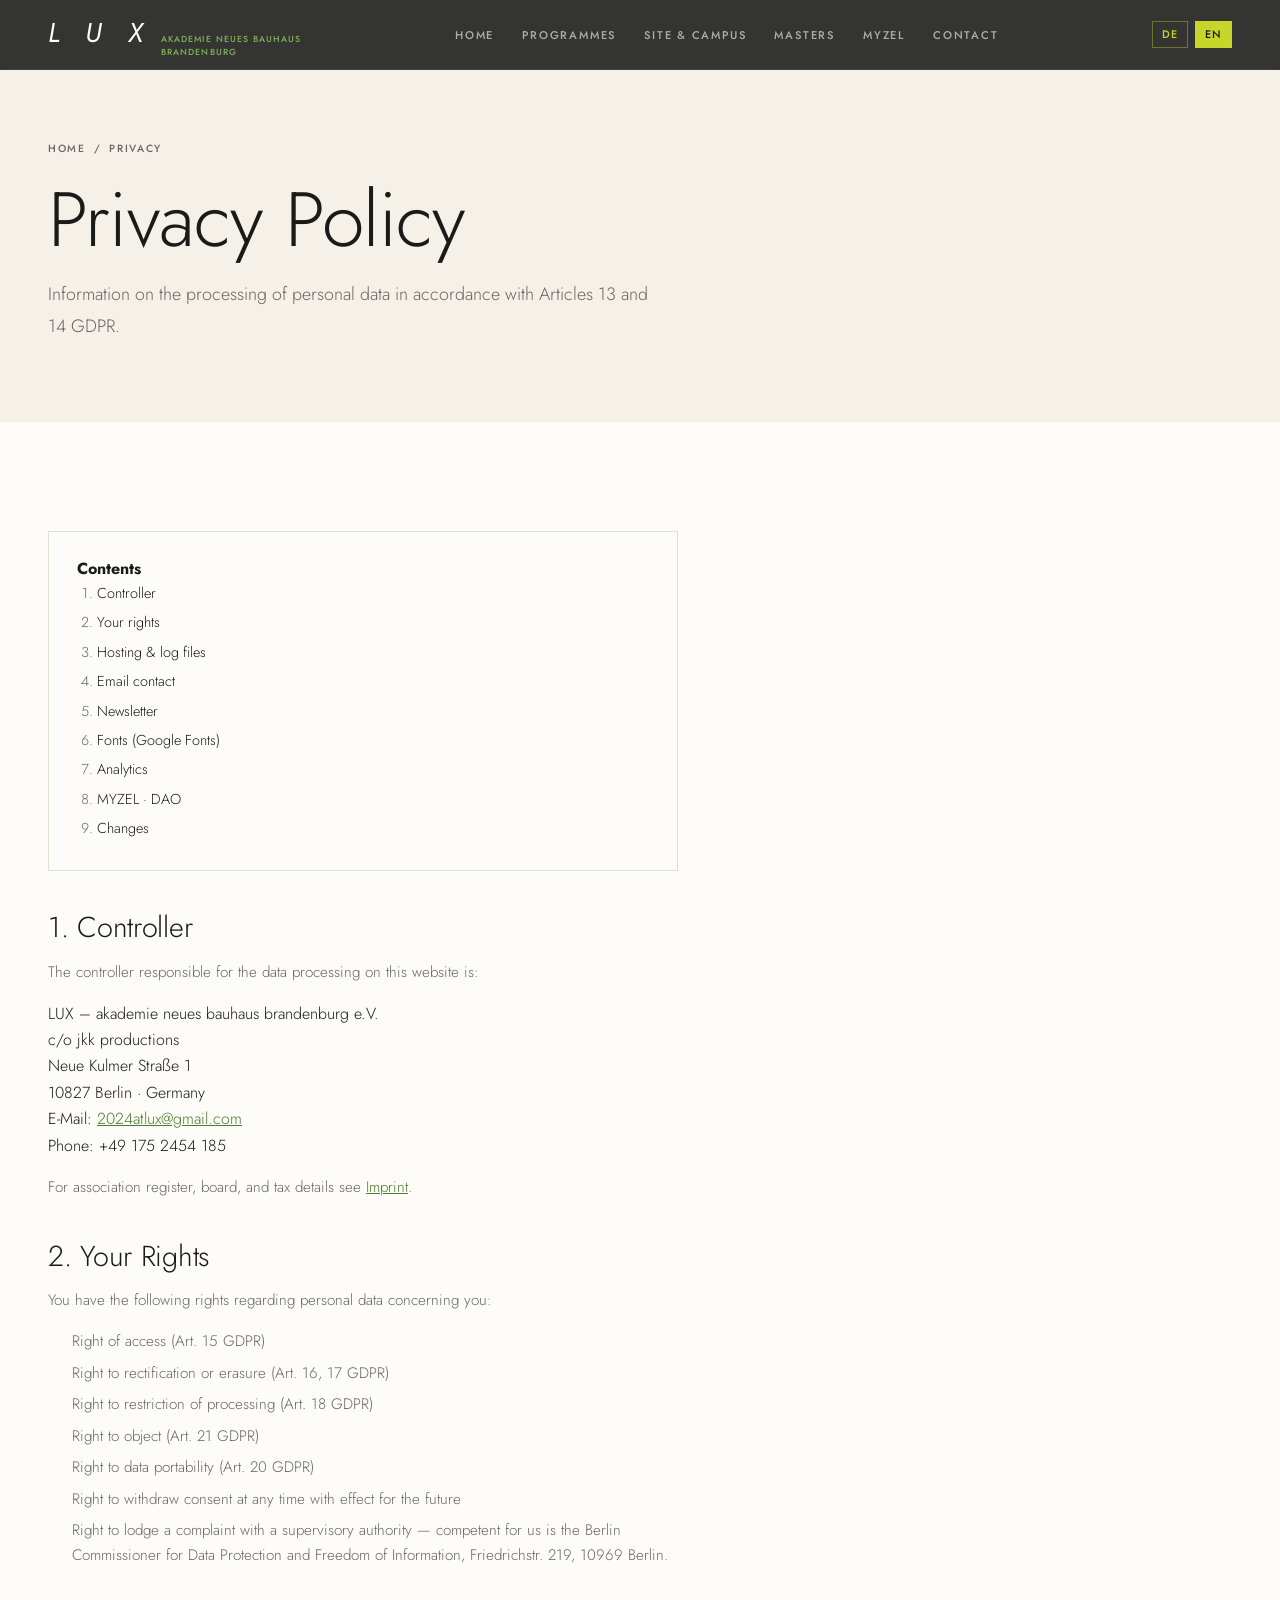
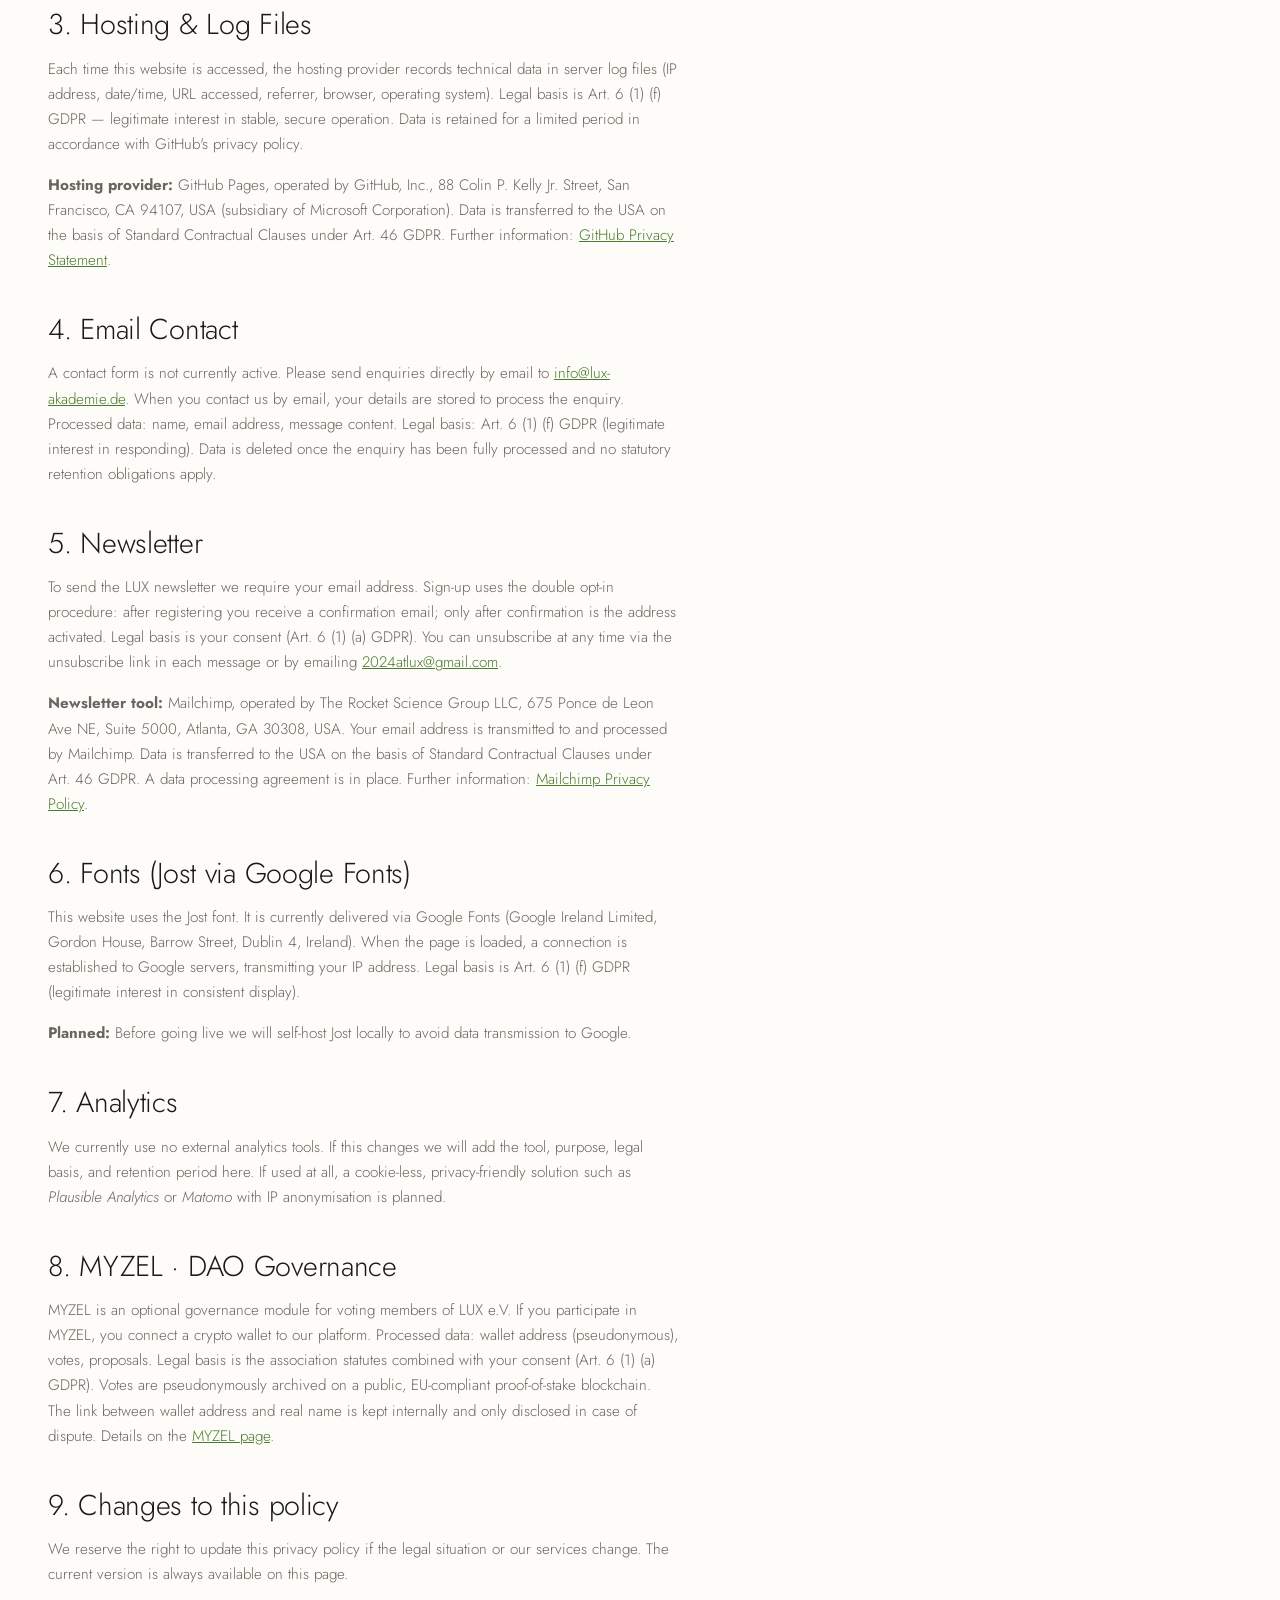
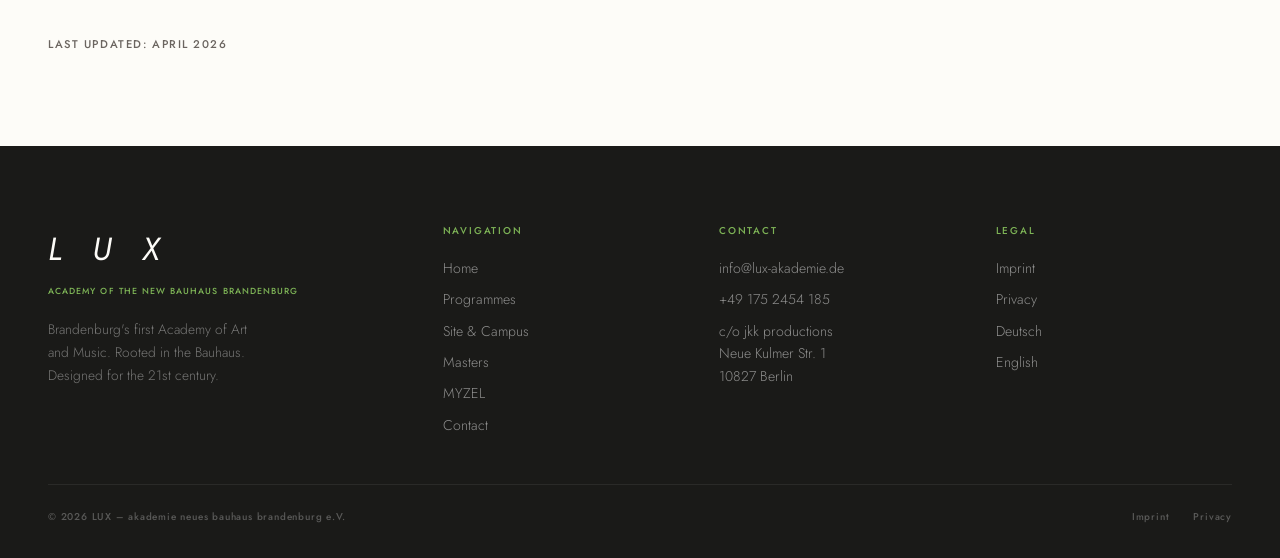
==== commit 213eb002: "Revamp site: add pages, legal updates & hero Add new site pages (meister.html, myzel.html, ort.html," ====
--- a/datenschutz.html
+++ b/datenschutz.html
@@ -1,10 +1,12 @@
 <!DOCTYPE html>
 <html lang="de">
+
 <head>
   <meta charset="UTF-8">
   <meta name="viewport" content="width=device-width, initial-scale=1.0">
   <title>Datenschutz · LUX – akademie neues bauhaus brandenburg</title>
-  <meta name="description" content="Datenschutzerklärung der LUX – akademie neues bauhaus brandon e.V. nach Art. 13 DSGVO.">
+  <meta name="description"
+    content="Datenschutzerklärung der LUX – akademie neues bauhaus brandenburg e.V. nach Art. 13 DSGVO.">
   <meta name="robots" content="noindex,follow">
   <link rel="canonical" href="https://lux-akademie.de/datenschutz.html">
 
@@ -13,17 +15,50 @@
 
   <link rel="preconnect" href="https://fonts.googleapis.com">
   <link rel="preconnect" href="https://fonts.gstatic.com" crossorigin>
-  <link href="https://fonts.googleapis.com/css2?family=Jost:ital,wght@0,300;0,400;0,500;0,600;1,300;1,400&display=swap" rel="stylesheet">
+  <link href="https://fonts.googleapis.com/css2?family=Jost:ital,wght@0,300;0,400;0,500;0,600;1,300;1,400&display=swap"
+    rel="stylesheet">
   <link rel="stylesheet" href="assets/css/main.css">
 
   <style>
-    .legal { padding: clamp(3rem, 6vw, 6rem) 0; }
-    .legal h2 { margin: 2.5rem 0 1rem; font-size: clamp(1.4rem, 2.5vw, 1.8rem); }
-    .legal h3 { margin: 1.5rem 0 0.75rem; font-size: 1.1rem; font-weight: 500; }
-    .legal p, .legal address { margin-bottom: 1rem; font-style: normal; max-width: 70ch; }
-    .legal ul { padding-left: 1.5rem; margin-bottom: 1rem; max-width: 70ch; }
-    .legal li { margin-bottom: 0.4rem; font-size: 0.95rem; color: var(--grey); }
-    .legal a { color: var(--green); text-decoration: underline; }
+    .legal {
+      padding: clamp(3rem, 6vw, 6rem) 0;
+    }
+
+    .legal h2 {
+      margin: 2.5rem 0 1rem;
+      font-size: clamp(1.4rem, 2.5vw, 1.8rem);
+    }
+
+    .legal h3 {
+      margin: 1.5rem 0 0.75rem;
+      font-size: 1.1rem;
+      font-weight: 500;
+    }
+
+    .legal p,
+    .legal address {
+      margin-bottom: 1rem;
+      font-style: normal;
+      max-width: 70ch;
+    }
+
+    .legal ul {
+      padding-left: 1.5rem;
+      margin-bottom: 1rem;
+      max-width: 70ch;
+    }
+
+    .legal li {
+      margin-bottom: 0.4rem;
+      font-size: 0.95rem;
+      color: var(--grey);
+    }
+
+    .legal a {
+      color: var(--green);
+      text-decoration: underline;
+    }
+
     .legal__note {
       background: var(--cream);
       border-left: 3px solid var(--yellow);
@@ -33,19 +68,40 @@
       color: var(--charcoal);
       max-width: 70ch;
     }
-    .legal__note strong { font-weight: 500; }
+
+    .legal__note strong {
+      font-weight: 500;
+    }
+
     .legal__toc {
-      border: 1px solid rgba(74,124,47,0.2);
+      border: 1px solid rgba(74, 124, 47, 0.2);
       padding: 1.5rem 1.75rem;
       margin: 2rem 0;
       max-width: 70ch;
     }
-    .legal__toc ol { padding-left: 1.25rem; margin: 0; }
-    .legal__toc li { font-size: 0.9rem; margin-bottom: 0.35rem; }
-    .legal__toc a { color: var(--charcoal); text-decoration: none; }
-    .legal__toc a:hover { color: var(--green); text-decoration: underline; }
+
+    .legal__toc ol {
+      padding-left: 1.25rem;
+      margin: 0;
+    }
+
+    .legal__toc li {
+      font-size: 0.9rem;
+      margin-bottom: 0.35rem;
+    }
+
+    .legal__toc a {
+      color: var(--charcoal);
+      text-decoration: none;
+    }
+
+    .legal__toc a:hover {
+      color: var(--green);
+      text-decoration: underline;
+    }
   </style>
 </head>
+
 <body data-page="datenschutz">
 
 <nav class="nav" role="navigation" aria-label="Hauptnavigation">
@@ -55,7 +111,10 @@
   </a>
   <ul class="nav__links" role="list">
     <li><a href="index.html" data-nav="home"><span data-de>Start</span><span data-en>Home</span></a></li>
-    <li><a href="newsletter.html" data-nav="newsletter">Newsletter</a></li>
+    <li><a href="programme.html" data-nav="programme"><span data-de>Programme</span><span data-en>Programmes</span></a></li>
+    <li><a href="ort.html" data-nav="ort"><span data-de>Ort &amp; Campus</span><span data-en>Site &amp; Campus</span></a></li>
+    <li><a href="meister.html" data-nav="meister"><span data-de>Meister</span><span data-en>Masters</span></a></li>
+    <li><a href="myzel.html" data-nav="myzel">MYZEL</a></li>
     <li><a href="kontakt.html" data-nav="kontakt"><span data-de>Kontakt</span><span data-en>Contact</span></a></li>
   </ul>
   <div class="nav__lang">
@@ -68,7 +127,10 @@
 <div class="mob-menu" role="dialog" aria-label="Mobile Menü">
   <button class="mob-close" aria-label="Menü schließen">✕</button>
   <a href="index.html"><span data-de>Start</span><span data-en>Home</span></a>
-  <a href="newsletter.html">Newsletter</a>
+  <a href="programme.html"><span data-de>Programme</span><span data-en>Programmes</span></a>
+  <a href="ort.html"><span data-de>Ort &amp; Campus</span><span data-en>Site &amp; Campus</span></a>
+  <a href="meister.html"><span data-de>Meister</span><span data-en>Masters</span></a>
+  <a href="myzel.html">MYZEL</a>
   <a href="kontakt.html"><span data-de>Kontakt</span><span data-en>Contact</span></a>
   <div class="mob-menu__lang">
     <a href="#" data-lang-btn="de">DE</a>
@@ -92,20 +154,13 @@
 
 <section class="legal">
   <div class="container">
-    <div class="legal__note">
-      <strong data-de>Hinweis:</strong>
-      <strong data-en>Note:</strong>
-      <span data-de> Diese Datenschutzerklärung ist ein Vorlagengerüst, abgestimmt auf die aktuell geplanten Funktionen der LUX-Website (Kontaktformular, Newsletter-Anmeldung, ggf. Web-Analytics). Sie muss vor dem Going-Live durch einen qualifizierten Datenschutzbeauftragten oder eine Anwaltskanzlei mit Datenschutz-Schwerpunkt abschließend geprüft werden. Insbesondere sind die konkret eingesetzten Drittanbieter (Newsletter-Tool, Hosting, Analytics, Schriften) zu ergänzen, sobald die Wahl getroffen ist.</span>
-      <span data-en> This privacy policy is a template scaffold tailored to the LUX website's planned features (contact form, newsletter sign-up, possibly web analytics). It must be reviewed by a qualified data protection officer or law firm specialising in data protection before launch. In particular, the third-party services actually used (newsletter tool, hosting, analytics, fonts) must be added once chosen.</span>
-    </div>
-
     <div class="legal__toc">
       <strong data-de>Inhalt</strong><strong data-en>Contents</strong>
       <ol>
         <li><a href="#verantwortlich"><span data-de>Verantwortlicher</span><span data-en>Controller</span></a></li>
         <li><a href="#rechte"><span data-de>Ihre Rechte</span><span data-en>Your rights</span></a></li>
         <li><a href="#hosting"><span data-de>Hosting &amp; Logfiles</span><span data-en>Hosting &amp; log files</span></a></li>
-        <li><a href="#kontaktformular"><span data-de>Kontaktformular &amp; E-Mail</span><span data-en>Contact form &amp; email</span></a></li>
+        <li><a href="#kontakt-email"><span data-de>E-Mail-Kontakt</span><span data-en>Email contact</span></a></li>
         <li><a href="#newsletter">Newsletter</a></li>
         <li><a href="#fonts"><span data-de>Schriften (Google Fonts)</span><span data-en>Fonts (Google Fonts)</span></a></li>
         <li><a href="#analytics"><span data-de>Analyse / Reichweitenmessung</span><span data-en>Analytics</span></a></li>
@@ -120,7 +175,7 @@
     <p data-de>Verantwortlich für die Datenverarbeitung auf dieser Website ist:</p>
     <p data-en>The controller responsible for the data processing on this website is:</p>
     <address>
-      LUX – akademie neues bauhaus brandon e.V.<br>
+      LUX – akademie neues bauhaus brandenburg e.V.<br>
       c/o jkk productions<br>
       Neue Kulmer Straße 1<br>
       10827 Berlin · <span data-de>Deutschland</span><span data-en>Germany</span><br>
@@ -155,23 +210,23 @@
     <!-- 3 -->
     <h2 id="hosting" data-de>3. Hosting &amp; Logfiles</h2>
     <h2 data-en>3. Hosting &amp; Log Files</h2>
-    <p data-de>Bei jedem Aufruf dieser Website werden durch den Hosting-Provider technische Daten in Server-Logfiles erfasst (IP-Adresse, Datum/Uhrzeit, abgerufene URL, Referrer, Browser, Betriebssystem). Rechtsgrundlage ist Art. 6 Abs. 1 lit. f DSGVO – berechtigtes Interesse an einem stabilen, sicheren Betrieb. Die Daten werden nach <em>[Anzahl]</em> Tagen automatisch gelöscht.</p>
-    <p data-en>Each time this website is accessed, the hosting provider records technical data in server log files (IP address, date/time, URL accessed, referrer, browser, operating system). Legal basis is Art. 6 (1) (f) GDPR — legitimate interest in stable, secure operation. The data is automatically deleted after <em>[number]</em> days.</p>
-    <p data-de><strong>Hosting-Provider:</strong> <em>[Anbieter ergänzen, z. B. „Hetzner Online GmbH, Gunzenhausen, Deutschland"]</em>. Es besteht ein Auftragsverarbeitungsvertrag nach Art. 28 DSGVO.</p>
-    <p data-en><strong>Hosting provider:</strong> <em>[provider to be added, e.g. "Hetzner Online GmbH, Gunzenhausen, Germany"]</em>. A data processing agreement under Art. 28 GDPR is in place.</p>
+    <p data-de>Bei jedem Aufruf dieser Website werden durch den Hosting-Provider technische Daten in Server-Logfiles erfasst (IP-Adresse, Datum/Uhrzeit, abgerufene URL, Referrer, Browser, Betriebssystem). Rechtsgrundlage ist Art. 6 Abs. 1 lit. f DSGVO – berechtigtes Interesse an einem stabilen, sicheren Betrieb. Die Daten werden gemäß der Datenschutzrichtlinie von GitHub für einen begrenzten Zeitraum gespeichert.</p>
+    <p data-en>Each time this website is accessed, the hosting provider records technical data in server log files (IP address, date/time, URL accessed, referrer, browser, operating system). Legal basis is Art. 6 (1) (f) GDPR — legitimate interest in stable, secure operation. Data is retained for a limited period in accordance with GitHub's privacy policy.</p>
+    <p data-de><strong>Hosting-Provider:</strong> GitHub Pages, betrieben von GitHub, Inc., 88 Colin P. Kelly Jr. Street, San Francisco, CA 94107, USA (Tochtergesellschaft der Microsoft Corporation). Die Datenübermittlung in die USA erfolgt auf Grundlage der Standardvertragsklauseln nach Art. 46 DSGVO. Weitere Informationen: <a href="https://docs.github.com/en/site-policy/privacy-policies/github-general-privacy-statement" target="_blank" rel="noopener noreferrer">GitHub Datenschutzerklärung</a>.</p>
+    <p data-en><strong>Hosting provider:</strong> GitHub Pages, operated by GitHub, Inc., 88 Colin P. Kelly Jr. Street, San Francisco, CA 94107, USA (subsidiary of Microsoft Corporation). Data is transferred to the USA on the basis of Standard Contractual Clauses under Art. 46 GDPR. Further information: <a href="https://docs.github.com/en/site-policy/privacy-policies/github-general-privacy-statement" target="_blank" rel="noopener noreferrer">GitHub Privacy Statement</a>.</p>
 
     <!-- 4 -->
-    <h2 id="kontaktformular" data-de>4. Kontaktformular &amp; E-Mail</h2>
-    <h2 data-en>4. Contact Form &amp; Email</h2>
-    <p data-de>Wenn Sie uns über das Kontaktformular oder per E-Mail Anfragen zukommen lassen, werden Ihre Angaben zur Bearbeitung der Anfrage und für mögliche Anschlussfragen gespeichert. Verarbeitete Daten: Name, E-Mail-Adresse, Organisation (optional), Betreff, Nachricht. Rechtsgrundlage: Art. 6 Abs. 1 lit. b DSGVO (vorvertragliche Maßnahmen) bzw. Art. 6 Abs. 1 lit. f DSGVO (berechtigtes Interesse an Beantwortung). Die Daten werden gelöscht, sobald die Anfrage abschließend bearbeitet ist und keine gesetzlichen Aufbewahrungspflichten bestehen.</p>
-    <p data-en>If you contact us via the contact form or email, your information is stored to process the request and any follow-up. Processed data: name, email address, organisation (optional), subject, message. Legal basis: Art. 6 (1) (b) GDPR (pre-contractual measures) or Art. 6 (1) (f) GDPR (legitimate interest in responding). Data is deleted once the request has been fully processed and no statutory retention obligations apply.</p>
+    <h2 id="kontakt-email" data-de>4. E-Mail-Kontakt</h2>
+    <h2 data-en>4. Email Contact</h2>
+    <p data-de>Ein Kontaktformular ist derzeit nicht aktiv. Anfragen richten Sie bitte direkt per E-Mail an <a href="mailto:info@lux-akademie.de">info@lux-akademie.de</a>. Wenn Sie uns per E-Mail kontaktieren, werden Ihre Angaben zur Bearbeitung der Anfrage gespeichert. Verarbeitete Daten: Name, E-Mail-Adresse, Nachrichteninhalt. Rechtsgrundlage: Art. 6 Abs. 1 lit. f DSGVO (berechtigtes Interesse an Beantwortung). Die Daten werden gelöscht, sobald die Anfrage abschließend bearbeitet ist und keine gesetzlichen Aufbewahrungspflichten bestehen.</p>
+    <p data-en>A contact form is not currently active. Please send enquiries directly by email to <a href="mailto:info@lux-akademie.de">info@lux-akademie.de</a>. When you contact us by email, your details are stored to process the enquiry. Processed data: name, email address, message content. Legal basis: Art. 6 (1) (f) GDPR (legitimate interest in responding). Data is deleted once the enquiry has been fully processed and no statutory retention obligations apply.</p>
 
     <!-- 5 -->
     <h2 id="newsletter">5. Newsletter</h2>
     <p data-de>Für den LUX-Newsletter benötigen wir Ihre E-Mail-Adresse. Die Anmeldung erfolgt im Double-Opt-In-Verfahren: Nach der Eintragung erhalten Sie eine Bestätigungs-E-Mail. Erst nach Bestätigung wird die Adresse aktiviert. Rechtsgrundlage ist Ihre Einwilligung (Art. 6 Abs. 1 lit. a DSGVO). Sie können den Newsletter jederzeit über den Abmelde-Link in jeder Nachricht oder per E-Mail an <a href="mailto:2024atlux@gmail.com">2024atlux@gmail.com</a> abbestellen.</p>
     <p data-en>To send the LUX newsletter we require your email address. Sign-up uses the double opt-in procedure: after registering you receive a confirmation email; only after confirmation is the address activated. Legal basis is your consent (Art. 6 (1) (a) GDPR). You can unsubscribe at any time via the unsubscribe link in each message or by emailing <a href="mailto:2024atlux@gmail.com">2024atlux@gmail.com</a>.</p>
-    <p data-de><strong>Newsletter-Tool:</strong> <em>[Anbieter ergänzen, z. B. „Brevo (Sendinblue GmbH, Berlin)" oder „Mailchimp (The Rocket Science Group LLC, USA — mit Standardvertragsklauseln nach Art. 46 DSGVO)"]</em>. Es besteht ein Auftragsverarbeitungsvertrag.</p>
-    <p data-en><strong>Newsletter tool:</strong> <em>[provider to be added, e.g. "Brevo (Sendinblue GmbH, Berlin)" or "Mailchimp (The Rocket Science Group LLC, USA — with Standard Contractual Clauses under Art. 46 GDPR)"]</em>. A data processing agreement is in place.</p>
+    <p data-de><strong>Newsletter-Tool:</strong> Mailchimp, betrieben von The Rocket Science Group LLC, 675 Ponce de Leon Ave NE, Suite 5000, Atlanta, GA 30308, USA. Ihre E-Mail-Adresse wird an Mailchimp übermittelt und dort verarbeitet. Die Datenübermittlung in die USA erfolgt auf Grundlage der Standardvertragsklauseln nach Art. 46 DSGVO. Es besteht ein Auftragsverarbeitungsvertrag. Weitere Informationen: <a href="https://mailchimp.com/legal/privacy/" target="_blank" rel="noopener noreferrer">Mailchimp Datenschutzrichtlinie</a>.</p>
+    <p data-en><strong>Newsletter tool:</strong> Mailchimp, operated by The Rocket Science Group LLC, 675 Ponce de Leon Ave NE, Suite 5000, Atlanta, GA 30308, USA. Your email address is transmitted to and processed by Mailchimp. Data is transferred to the USA on the basis of Standard Contractual Clauses under Art. 46 GDPR. A data processing agreement is in place. Further information: <a href="https://mailchimp.com/legal/privacy/" target="_blank" rel="noopener noreferrer">Mailchimp Privacy Policy</a>.</p>
 
     <!-- 6 -->
     <h2 id="fonts" data-de>6. Schriften (Jost via Google Fonts)</h2>
@@ -190,7 +245,7 @@
     <!-- 8 -->
     <h2 id="myzel" data-de>8. MYZEL · DAO-Governance</h2>
     <h2 data-en>8. MYZEL · DAO Governance</h2>
-    <p data-de>MYZEL ist ein optionales Governance-Modul für stimmberechtigte Mitglieder der LUX e.V. Wenn Sie an MYZEL teilnehmen, verbinden Sie eine Krypto-Wallet mit unserer Plattform. Verarbeitete Daten: Wallet-Adresse (pseudonym), Stimmen, Vorschläge. Rechtsgrundlage ist die Vereinssatzung in Verbindung mit Ihrer Einwilligung (Art. 6 Abs. 1 lit. a DSGVO). Stimmen werden auf einer öffentlichen, EU-konformen Proof-of-Stake-Blockchain pseudonym archiviert. Die Verknüpfung von Wallet-Adresse und Klarname erfolgt nur intern und wird nur im Konfliktfall offengelegt. Details siehe <a href="myzel.html">MYZEL-Seite</a>.</p>
+    <p data-de>MYZEL ist ein optionales Governance-Modul für stimmberechtigte Mitglieder festgelegt durch den LUX – akademie neues bauhaus brandenburg e.V. Wenn Sie an MYZEL teilnehmen, verbinden Sie eine Krypto-Wallet mit unserer Plattform. Verarbeitete Daten: Wallet-Adresse (pseudonym), Stimmen, Vorschläge. Rechtsgrundlage ist die Vereinssatzung in Verbindung mit Ihrer Einwilligung (Art. 6 Abs. 1 lit. a DSGVO). Stimmen werden auf einer öffentlichen, EU-konformen Proof-of-Stake-Blockchain pseudonym archiviert. Die Verknüpfung von Wallet-Adresse und Klarname erfolgt nur intern und wird nur im Konfliktfall offengelegt. Details siehe <a href="myzel.html">MYZEL-Seite</a>.</p>
     <p data-en>MYZEL is an optional governance module for voting members of LUX e.V. If you participate in MYZEL, you connect a crypto wallet to our platform. Processed data: wallet address (pseudonymous), votes, proposals. Legal basis is the association statutes combined with your consent (Art. 6 (1) (a) GDPR). Votes are pseudonymously archived on a public, EU-compliant proof-of-stake blockchain. The link between wallet address and real name is kept internally and only disclosed in case of dispute. Details on the <a href="myzel.html">MYZEL page</a>.</p>
 
     <!-- 9 -->
@@ -213,13 +268,18 @@
         <div class="footer__lux">L U X</div>
         <span class="footer__sub" data-de>akademie neues bauhaus brandenburg</span>
         <span class="footer__sub" data-en>academy of the new bauhaus brandenburg</span>
+        <p data-de>Erste Kunst- und Musikhochschule Brandenburgs. Verwurzelt im Bauhaus. Entworfen für das 21. Jahrhundert.</p>
+        <p data-en>Brandenburg's first Academy of Art and Music. Rooted in the Bauhaus. Designed for the 21st century.</p>
       </div>
       <div>
         <p class="footer__col-title" data-de>Navigation</p>
         <p class="footer__col-title" data-en>Navigation</p>
         <ul class="footer__links">
           <li><a href="index.html"><span data-de>Start</span><span data-en>Home</span></a></li>
-          <li><a href="newsletter.html">Newsletter</a></li>
+          <li><a href="programme.html"><span data-de>Programme</span><span data-en>Programmes</span></a></li>
+          <li><a href="ort.html"><span data-de>Ort &amp; Campus</span><span data-en>Site &amp; Campus</span></a></li>
+          <li><a href="meister.html"><span data-de>Meister</span><span data-en>Masters</span></a></li>
+          <li><a href="myzel.html">MYZEL</a></li>
           <li><a href="kontakt.html"><span data-de>Kontakt</span><span data-en>Contact</span></a></li>
         </ul>
       </div>
@@ -227,7 +287,7 @@
         <p class="footer__col-title" data-de>Kontakt</p>
         <p class="footer__col-title" data-en>Contact</p>
         <ul class="footer__links">
-          <li><a href="mailto:2024atlux@gmail.com">2024atlux@gmail.com</a></li>
+          <li><a href="mailto:info@lux-akademie.de">info@lux-akademie.de</a></li>
           <li><a href="tel:+491752454185">+49 175 2454 185</a></li>
           <li>c/o jkk productions<br>Neue Kulmer Str. 1<br>10827 Berlin</li>
         </ul>
@@ -238,11 +298,13 @@
         <ul class="footer__links">
           <li><a href="impressum.html"><span data-de>Impressum</span><span data-en>Imprint</span></a></li>
           <li><a href="datenschutz.html"><span data-de>Datenschutz</span><span data-en>Privacy</span></a></li>
+          <li><a href="#" data-lang-btn="de">Deutsch</a></li>
+          <li><a href="#" data-lang-btn="en">English</a></li>
         </ul>
       </div>
     </div>
     <div class="footer__bottom">
-      <p class="footer__copy">© 2026 LUX – akademie neues bauhaus brandon e.V.</p>
+      <p class="footer__copy">© 2026 LUX – akademie neues bauhaus brandenburg e.V.</p>
       <div class="footer__legal">
         <a href="impressum.html"><span data-de>Impressum</span><span data-en>Imprint</span></a>
         <a href="datenschutz.html"><span data-de>Datenschutz</span><span data-en>Privacy</span></a>
@@ -253,4 +315,5 @@
 
 <script src="assets/js/main.js"></script>
 </body>
+
 </html>
--- a/assets/css/main.css
+++ b/assets/css/main.css
@@ -1355,89 +1355,3 @@
   .nav, .mob-menu, .newsletter, .ticker, .hero__swatches, .hero__stats { display: none; }
   body { color: #000; background: #fff; }
 }
-
-/* ── PLACEHOLDER (coming-soon home) ──────────────────── */
-.placeholder {
-  min-height: 100dvh;
-  display: grid;
-  place-items: center;
-  text-align: center;
-  padding: 6rem 1.5rem 4rem;
-  background: var(--cream);
-}
-.placeholder__inner {
-  max-width: 60rem;
-  display: grid;
-  gap: 2rem;
-  justify-items: center;
-}
-.placeholder__wordmark {
-  font-family: var(--ff-display);
-  font-weight: 500;
-  font-size: clamp(6rem, 24vw, 18rem);
-  letter-spacing: 0.04em;
-  line-height: 0.85;
-  color: var(--charcoal);
-  margin: 0;
-}
-.placeholder__subtitle {
-  font-size: clamp(1rem, 2.4vw, 1.5rem);
-  font-style: italic;
-  font-weight: 300;
-  color: var(--grey);
-  margin: 0;
-}
-.placeholder__status {
-  font-size: 0.85rem;
-  letter-spacing: 0.32em;
-  text-transform: uppercase;
-  color: var(--green-dark);
-  margin: 0.5rem 0 0;
-  position: relative;
-  padding-bottom: 0.75rem;
-}
-.placeholder__status::after {
-  content: "";
-  position: absolute;
-  left: 50%;
-  bottom: 0;
-  width: 2.5rem;
-  height: 2px;
-  background: var(--yellow);
-  transform: translateX(-50%);
-}
-.placeholder__cta {
-  margin-top: 1.5rem;
-  display: inline-block;
-  padding: 0.95rem 1.75rem;
-  background: var(--green-dark);
-  color: var(--white);
-  font-weight: 400;
-  letter-spacing: 0.02em;
-  border-radius: 999px;
-  transition: background var(--ease), transform var(--ease);
-}
-.placeholder__cta:hover {
-  background: var(--green-darker);
-  transform: translateY(-1px);
-}
-.placeholder__footer { background: var(--cream); }
-.placeholder__footer .footer__bottom {
-  padding: 1.5rem 0;
-  display: flex;
-  flex-wrap: wrap;
-  gap: 1rem 2rem;
-  justify-content: space-between;
-  align-items: center;
-  border-top: 1px solid rgba(26, 26, 24, 0.08);
-}
-.placeholder__footer .footer__copy { color: var(--grey); font-size: 0.85rem; }
-.placeholder__footer .footer__legal { display: flex; gap: 1.5rem; flex-wrap: wrap; }
-.placeholder__footer .footer__legal a { color: var(--grey); font-size: 0.85rem; }
-.placeholder__footer .footer__legal a:hover { color: var(--charcoal); }
-
-@media (max-width: 600px) {
-  .placeholder { padding: 5rem 1rem 3rem; }
-  .placeholder__wordmark { font-size: clamp(5rem, 30vw, 8rem); }
-  .placeholder__inner { gap: 1.5rem; }
-}
